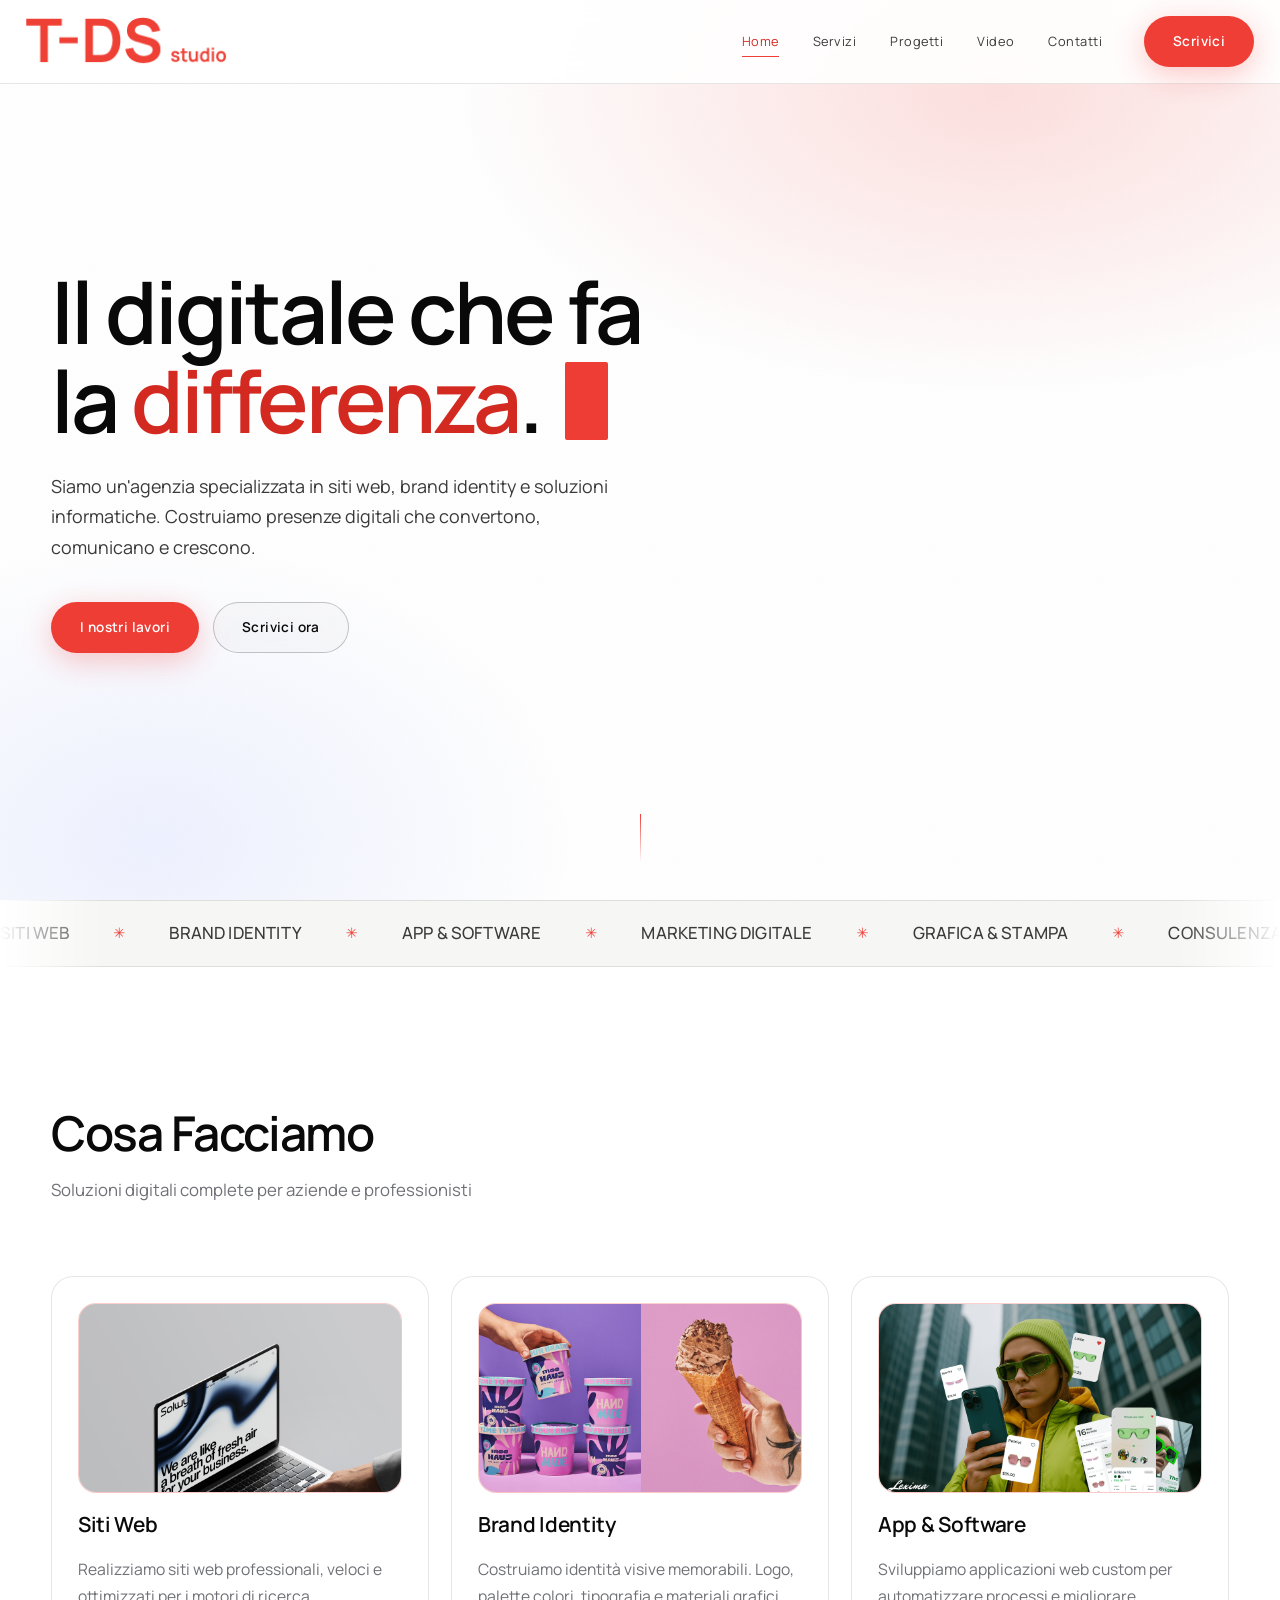
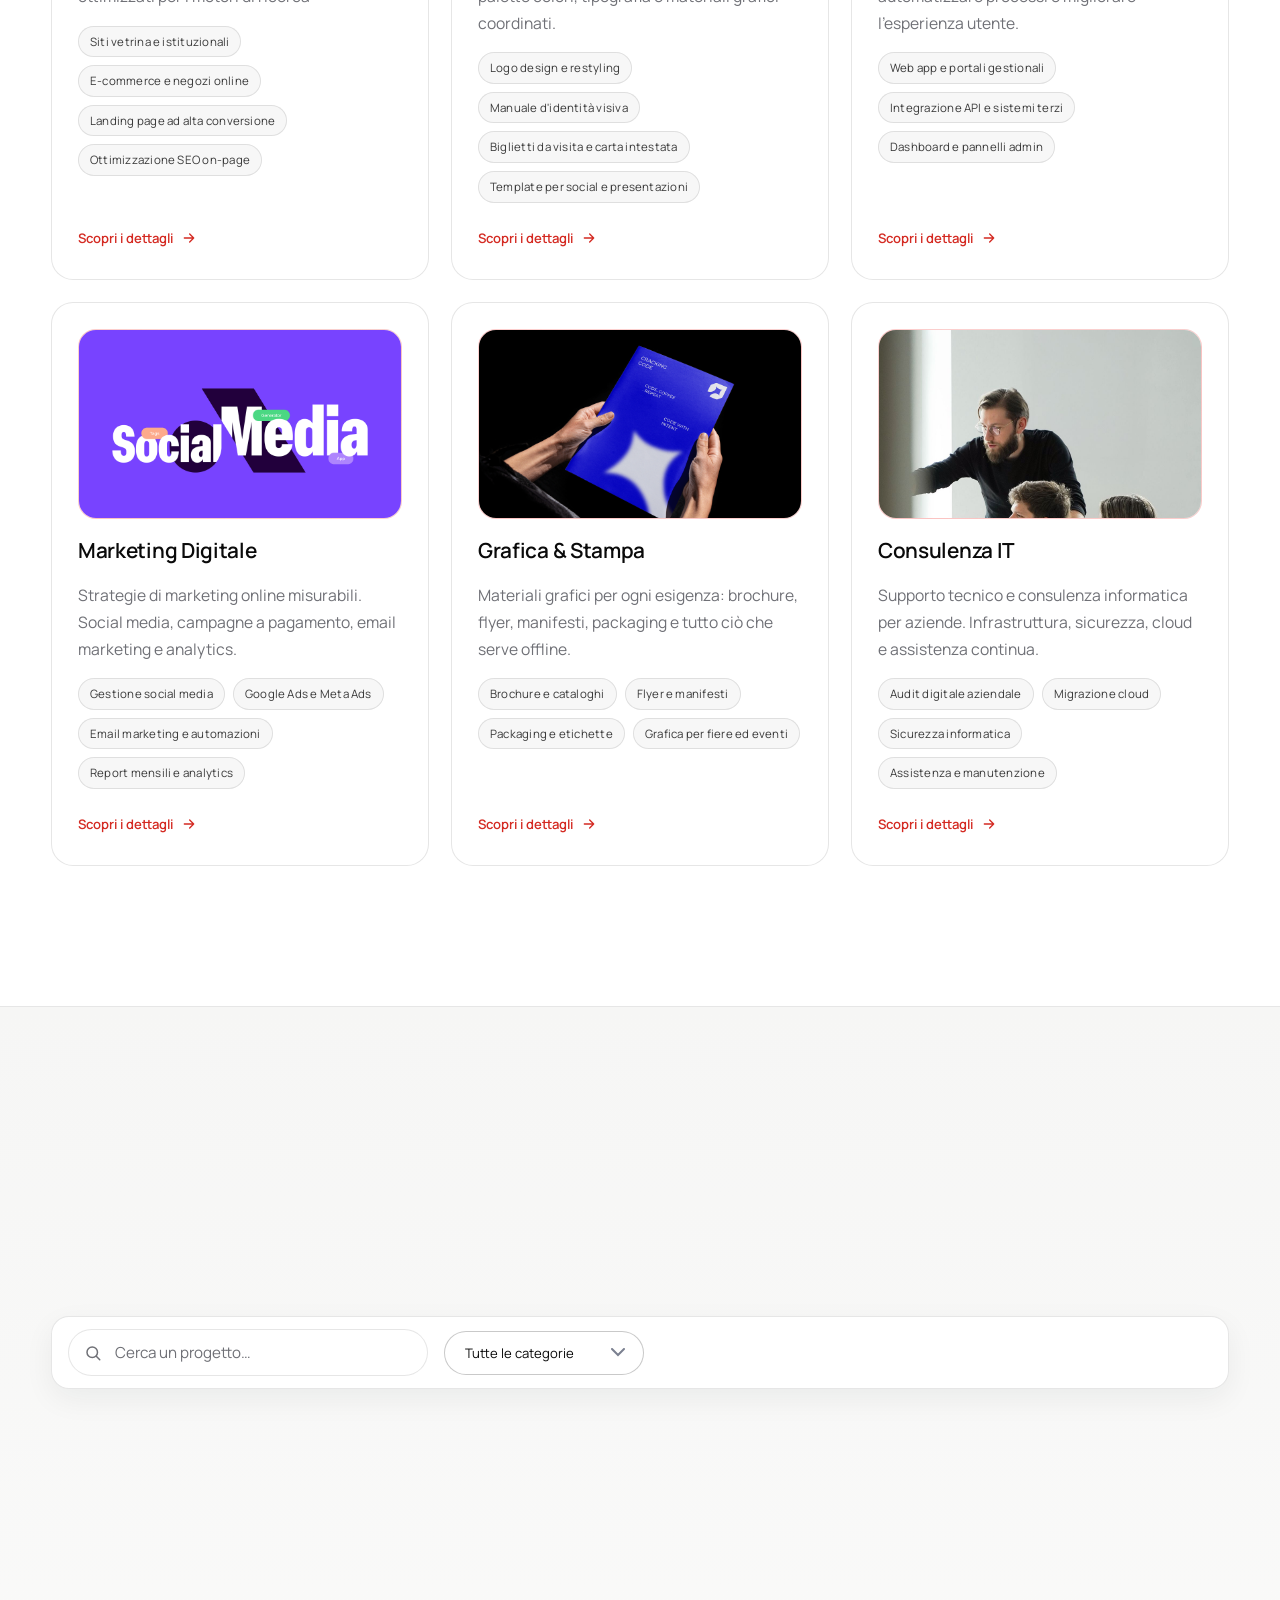
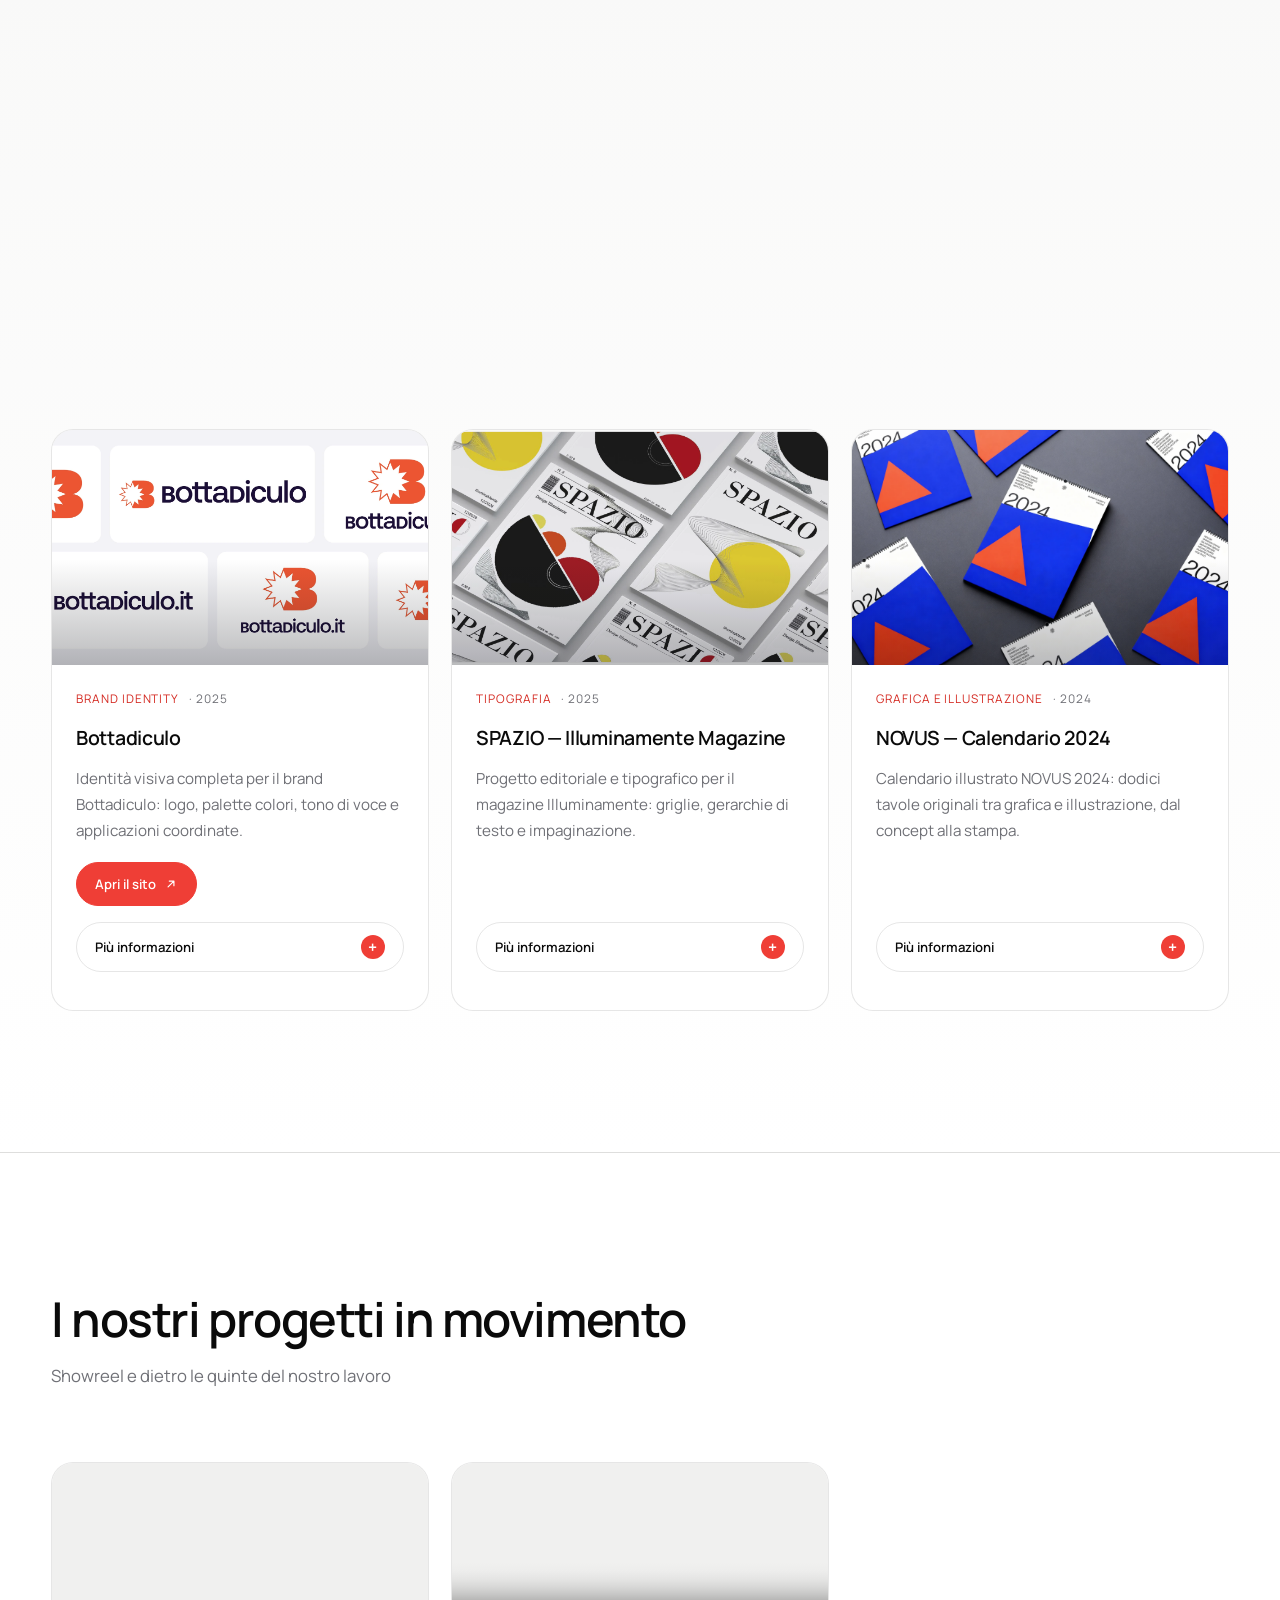
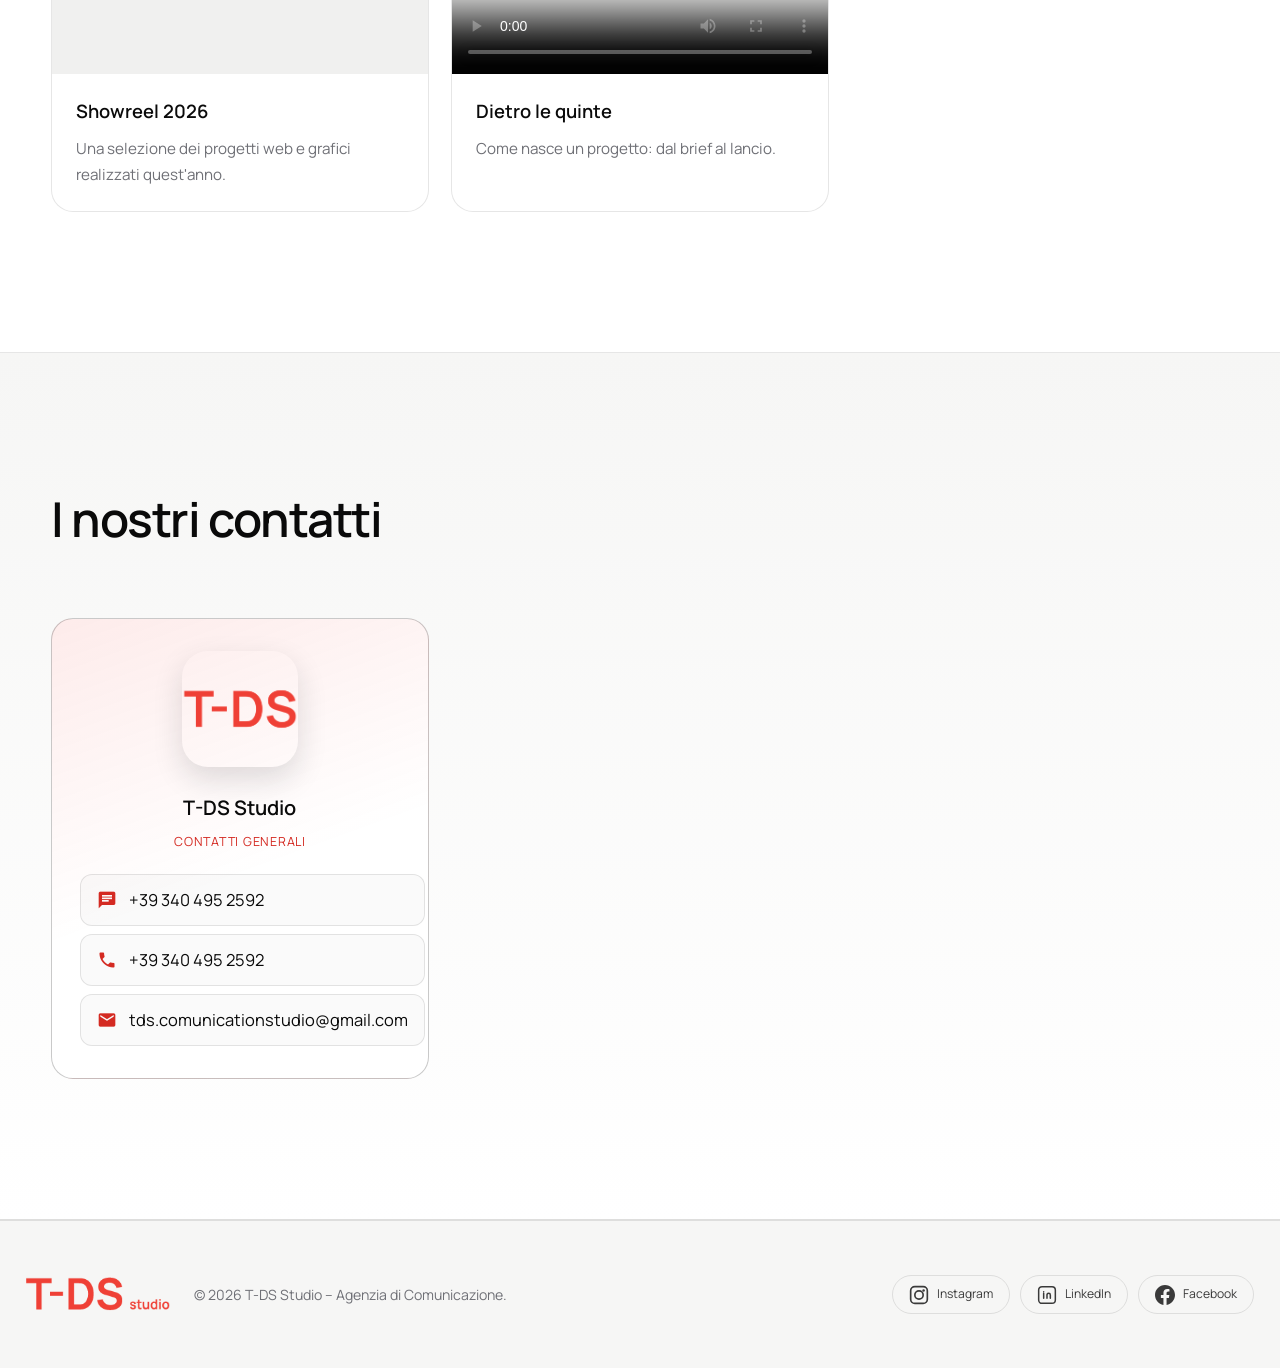
==== index.html @ 879cabbe "first commit" ====
<!doctype html>
<html lang="it">
  <head>
    <link rel="icon" type="image/png" href="img/Logo.png" />
    <meta charset="UTF-8" />
    <meta name="viewport" content="width=device-width, initial-scale=1.0" />
    <meta
      name="description"
      content="T-DS Studio di comunicazione per il tuo business. Siti web, brand identity, app e marketing digitale."
    />
    <meta name="robots" content="index, follow" />
    <meta name="theme-color" content="#ffffff" />
    <title>T‑DS Studio– Agenzia di Comunicazione</title>

    <link rel="preconnect" href="https://fonts.googleapis.com" />
    <link rel="preconnect" href="https://fonts.gstatic.com" crossorigin />
    <link
      href="https://fonts.googleapis.com/css2?family=Manrope:wght@300;400;500;600;700;800&display=swap"
      rel="stylesheet"
    />
    <link
      href="https://fonts.googleapis.com/icon?family=Material+Icons"
      rel="stylesheet"
    />
    <link rel="stylesheet" href="css/style.css?v=5" />
  </head>
  <body>
    <!-- ========== NAVBAR ========== -->
    <nav id="navbar" role="navigation" aria-label="Navigazione principale">
      <div class="container nav-inner">
        <a href="#home" class="nav-logo" aria-label="T‑DS Agency - Home">
          <img src="img/Logo.png" alt="T‑DS Agency" class="nav-logo-img" />
        </a>

        <ul class="nav-links">
          <li><a href="#home">Home</a></li>
          <li><a href="#servizi">Servizi</a></li>
          <li><a href="#progetti">Progetti</a></li>
          <li><a href="#video">Video</a></li>
          <li><a href="#contatti">Contatti</a></li>
        </ul>

        <a href="#contatti-form" class="btn btn-primary nav-cta">Scrivici</a>

        <button class="hamburger" aria-label="Apri menu" aria-expanded="false">
          <span></span><span></span><span></span>
        </button>
      </div>
    </nav>

    <!-- Mobile Nav -->
    <div
      class="nav-mobile"
      role="dialog"
      aria-modal="true"
      aria-label="Menu mobile"
    >
      <ul>
        <li><a href="#home">Home</a></li>
        <li><a href="#servizi">Servizi</a></li>
        <li><a href="#progetti">Progetti</a></li>
        <li><a href="#video">Video</a></li>
        <li><a href="#team">Team</a></li>
        <li><a href="#contatti-form" class="mobile-cta">Scrivici ora</a></li>
      </ul>
    </div>

    <!-- ========== HERO ========== -->
    <section id="home" class="hero-ready">
      <div class="hero-media" id="hero-media" aria-hidden="true"></div>
      <div class="hero-veil" aria-hidden="true"></div>
      <div class="container hero-content">
        <div class="hero-brand" aria-hidden="true">
          <img src="img/logo.png" alt="" />
        </div>
        <div class="hero-text">
          <h1 class="hero-title">
            Il digitale che fa la <span class="accent">differenza</span>.
          </h1>
          <p class="hero-sub">
            Siamo un'agenzia specializzata in siti web, brand identity e
            soluzioni informatiche. Costruiamo presenze digitali che convertono,
            comunicano e crescono.
          </p>
          <div class="hero-actions">
            <a href="#progetti" class="btn btn-primary">I nostri lavori</a>
            <a href="#contatti-form" class="btn btn-outline">Scrivici ora</a>
          </div>
        </div>
      </div>
      <a href="#servizi" class="hero-scroll" aria-label="Scorri in basso">
        <span class="hero-scroll-line"></span>
      </a>
    </section>

    <!-- ========== MARQUEE ========== -->
    <div class="marquee" aria-hidden="true">
      <div class="marquee-track" id="marquee-track"></div>
    </div>

    <!-- ========== SERVIZI ========== -->
    <section id="servizi" class="section">
      <div class="container">
        <div class="section-header reveal">
          <h2 id="servizi-titolo">Cosa Facciamo</h2>
          <p class="section-sub" id="servizi-sottotitolo"></p>
        </div>
        <div class="servizi-grid" id="servizi-grid"></div>
      </div>
    </section>

    <!-- ========== PROGETTI ========== -->
    <section id="progetti" class="section section-alt">
      <div class="container">
        <div class="section-header reveal">
          <h2 id="progetti-titolo">I Nostri Lavori</h2>
          <p class="section-sub" id="progetti-sottotitolo"></p>
        </div>

        <div class="filter-bar reveal" id="progetti-filter-bar">
          <div class="search-wrapper">
            <span class="search-icon" aria-hidden="true">
              <svg
                width="18"
                height="18"
                viewBox="0 0 24 24"
                fill="none"
                xmlns="http://www.w3.org/2000/svg"
              >
                <circle
                  cx="11"
                  cy="11"
                  r="7"
                  stroke="currentColor"
                  stroke-width="2"
                />
                <path
                  d="M21 21l-4.3-4.3"
                  stroke="currentColor"
                  stroke-width="2"
                  stroke-linecap="round"
                />
              </svg>
            </span>
            <input
              type="text"
              id="progetti-search"
              placeholder="Cerca un progetto…"
              aria-label="Cerca nei progetti"
            />
          </div>
          <div
            class="category-filter"
            id="progetti-categorie"
            role="group"
            aria-label="Filtra per categoria"
          ></div>
        </div>

        <div class="progetti-grid" id="progetti-grid"></div>
        <p class="filter-empty" id="progetti-empty" style="display: none">
          Nessun progetto trovato per questa ricerca.
        </p>
      </div>
    </section>

    <!-- ========== VIDEO ========== -->
    <section id="video" class="section">
      <div class="container">
        <div class="section-header reveal">
          <h2 id="video-titolo">I nostri progetti in movimento</h2>
          <p class="section-sub" id="video-sottotitolo"></p>
        </div>
        <div class="video-grid" id="video-grid"></div>
      </div>
    </section>

    <!-- ========== CONTATTI ========== -->
    <section id="contatti" class="section section-alt">
      <div class="container">
        <div class="section-header reveal">
          <h2>I nostri contatti</h2>
          <p class="section-sub" id="team-sottotitolo"></p>
        </div>
        <div class="team-grid" id="team-grid"></div>
      </div>
    </section>

    <!-- ========== FOOTER ========== -->
    <footer class="site-footer">
      <div class="container">
        <div class="footer-inner">
          <a
            href="#home"
            class="nav-logo footer-logo-link"
            aria-label="T‑DS Agency - Home"
          >
            <img src="img/Logo.png" alt="T‑DS Agency" class="nav-logo-img" />
          </a>
          <p class="footer-copy">
            © <span id="current-year"></span> T‑DS Studio – Agenzia di Comunicazione.
          </p>
          <div class="footer-social" id="footer-social"></div>
        </div>
      </div>
    </footer>

    <!-- ── Script frontend ── -->
    <script src="js/data.js?v=5"></script>
    <script src="js/nav.js?v=5"></script>
    <script src="js/animations.js?v=5"></script>
    <script src="js/render.js?v=5"></script>
    <script src="js/progetti-filter.js?v=5"></script>
    <script src="js/phone-input.js?v=5"></script>
    <script src="js/form.js?v=5"></script>
    <script src="js/main.js?v=5"></script>
  </body>
</html>
---- css/style.css ----
/* ============================================================
   T‑DS Agency — style.css v3 "Digital Atelier"
   Dark premium · Space Grotesk / Instrument Sans / JetBrains Mono
   Accento arancio brand · animazioni moderne
   ============================================================ */

:root {
  /* Palette brand T-DS studio: bianco puro + rosso brand + nero */
  --bg: #ffffff;
  --bg-rgb: 255, 255, 255;
  --bg-2: #f6f6f5;
  --panel: #ffffff;
  --panel-2: #f0f0ef;
  --ink: #0a0a0a;
  --ink-rgb: 10, 10, 10;
  --ink-dim: #3a3a3a;
  --muted: #6f7076;

  /* Rosso brand T-DS (dalle card identity) */
  --accent: #ef3e36;
  --accent-rgb: 239, 62, 54;
  --accent-2: #d42a22;
  --accent-bright: #ef3e36;
  --accent-bright-rgb: 239, 62, 54;
  --accent-bright-2: #d42a22;
  --brand-black: #0a0a0a;

  --line: rgba(10, 10, 10, 0.1);
  --line-strong: rgba(10, 10, 10, 0.22);
  --error: #d32f2f;
  --ok: #2e7d32;

  --font-display: "Manrope", system-ui, sans-serif;
  --font-body: "Manrope", system-ui, sans-serif;
  --font-mono: "Manrope", system-ui, sans-serif;

  --radius: 14px;
  --radius-lg: 22px;
  --container: 1180px;
  --ease: cubic-bezier(0.22, 1, 0.36, 1);
  --ease-spring: cubic-bezier(0.34, 1.4, 0.44, 1);
  --touch-target: 44px;
  --navbar-offset: 100px;
}

* {
  margin: 0;
  padding: 0;
  box-sizing: border-box;
}

html {
  scroll-behavior: smooth;
}

section[id] {
  scroll-margin-top: var(--navbar-offset);
}

body {
  background: var(--bg);
  color: var(--ink);
  font-family: var(--font-body);
  font-size: 16.5px;
  line-height: 1.7;
  -webkit-font-smoothing: antialiased;
  overflow-x: hidden;
}

/* Texture di grana leggerissima su tutto il sito */
body::before {
  content: "";
  position: fixed;
  inset: 0;
  z-index: 1;
  pointer-events: none;
  opacity: 0.6;
  background-image: url("data:image/svg+xml,%3Csvg xmlns='http://www.w3.org/2000/svg' width='140' height='140'%3E%3Cfilter id='n'%3E%3CfeTurbulence type='fractalNoise' baseFrequency='0.9' numOctaves='2'/%3E%3CfeColorMatrix values='0 0 0 0 0 0 0 0 0 0 0 0 0 0 0 0 0 0 0.02 0'/%3E%3C/filter%3E%3Crect width='140' height='140' filter='url(%23n)'/%3E%3C/svg%3E");
}

img {
  max-width: 100%;
  display: block;
}
a {
  color: inherit;
  text-decoration: none;
}
ul {
  list-style: none;
}
button {
  font-family: inherit;
}

.container {
  width: min(var(--container), 92%);
  margin-inline: auto;
  position: relative;
  z-index: 2;
}

::selection {
  background: var(--accent);
  color: #ffffff;
}

:focus-visible {
  outline: 2px solid var(--accent);
  outline-offset: 3px;
  border-radius: 4px;
}

/* ── Barra progresso scroll (creata da animations.js) ── */
.scroll-progress {
  position: fixed;
  top: 0;
  left: 0;
  height: 2px;
  width: 100%;
  transform-origin: 0 50%;
  transform: scaleX(0);
  background: linear-gradient(90deg, var(--accent), var(--accent-2));
  z-index: 300;
  pointer-events: none;
}

/* ============================================================
   NAVBAR
   ============================================================ */
#navbar {
  position: fixed;
  top: 0;
  left: 0;
  right: 0;
  z-index: 200;
  padding: 16px 0;
  background: rgba(255, 255, 255, 0.88);
  -webkit-backdrop-filter: blur(16px) saturate(1.3);
  backdrop-filter: blur(16px) saturate(1.3);
  border-bottom: 1px solid var(--line);
  transition:
    padding 0.35s var(--ease),
    background 0.35s var(--ease),
    border-color 0.35s var(--ease);
}
#navbar.scrolled {
  padding: 8px 0;
}
#navbar.scrolled .nav-logo-img {
  height: 40px;
}
#navbar.scrolled {
  background: rgba(var(--bg-rgb), 0.72);
  -webkit-backdrop-filter: blur(18px) saturate(1.4);
  backdrop-filter: blur(18px) saturate(1.4);
  border-bottom-color: var(--line);
}
.nav-inner {
  display: flex;
  align-items: center;
  gap: 28px;
  width: min(1440px, 96%);
}
.nav-logo {
  display: inline-flex;
  align-items: center;
  margin-right: auto;
}
.nav-logo-img {
  height: 50px;
  width: auto;
  border-radius: 0;
  transition:
    transform 0.35s var(--ease-spring),
    height 0.35s var(--ease);
}
.nav-logo:hover .nav-logo-img {
  transform: rotate(-4deg) scale(1.05);
}

.nav-links {
  display: flex;
  gap: 6px;
}
.nav-links a {
  position: relative;
  display: inline-block;
  padding: 8px 14px;
  font-family: var(--font-mono);
  font-size: 0.8rem;
  letter-spacing: 0.04em;
  color: var(--ink-dim);
  border-radius: 999px;
  transition:
    color 0.25s var(--ease),
    background 0.25s var(--ease);
}
.nav-links a:hover {
  color: var(--ink);
  background: rgba(var(--ink-rgb), 0.06);
}
.nav-links a.active {
  color: var(--accent-2);
}
.nav-links a.active::after {
  content: "";
  position: absolute;
  left: 14px;
  right: 14px;
  bottom: 3px;
  height: 1px;
  background: var(--accent);
}

/* Hamburger */
.hamburger {
  display: none;
  flex-direction: column;
  justify-content: center;
  gap: 5px;
  width: var(--touch-target);
  height: var(--touch-target);
  padding: 10px;
  background: rgba(var(--accent-rgb), 0.06);
  border: 1px solid rgba(var(--accent-rgb), 0.4);
  border-radius: 12px;
  cursor: pointer;
}
.hamburger span {
  display: block;
  height: 2px;
  width: 100%;
  background: var(--accent);
  border-radius: 2px;
  transition:
    transform 0.3s var(--ease),
    opacity 0.3s var(--ease);
}
.hamburger.open span:nth-child(1) {
  transform: translateY(7px) rotate(45deg);
}
.hamburger.open span:nth-child(2) {
  opacity: 0;
}
.hamburger.open span:nth-child(3) {
  transform: translateY(-7px) rotate(-45deg);
}

/* Mobile nav */
.nav-mobile {
  position: fixed;
  inset: 0;
  z-index: 150;
  background: rgba(var(--bg-rgb), 0.9);
  -webkit-backdrop-filter: blur(24px);
  backdrop-filter: blur(24px);
  display: grid;
  place-items: center;
  opacity: 0;
  visibility: hidden;
  transition:
    opacity 0.35s var(--ease),
    visibility 0.35s;
}
.nav-mobile.open {
  opacity: 1;
  visibility: visible;
}
.nav-mobile ul {
  display: grid;
  gap: 10px;
  text-align: center;
}
.nav-mobile a {
  display: inline-block;
  padding: 10px 22px;
  font-family: var(--font-display);
  font-size: clamp(1.5rem, 6vw, 2.2rem);
  font-weight: 500;
  letter-spacing: -0.02em;
  color: var(--ink-dim);
  transition:
    color 0.25s,
    transform 0.3s var(--ease);
}
.nav-mobile a:hover {
  color: var(--ink);
  transform: translateX(6px);
}
.nav-mobile a.active {
  color: var(--accent-2);
}
.nav-mobile a.active::before {
  content: "// ";
  font-family: var(--font-mono);
  font-size: 0.6em;
  color: var(--accent);
  vertical-align: middle;
}
.nav-mobile .mobile-cta,
.nav-mobile a.mobile-cta.active {
  margin-top: 18px;
  color: #ffffff;
  background: var(--accent);
  border-radius: 999px;
  font-size: 1.1rem;
  font-family: var(--font-mono);
  padding: 14px 30px;
}

/* ============================================================
   BOTTONI
   ============================================================ */
.btn {
  position: relative;
  display: inline-flex;
  align-items: center;
  justify-content: center;
  gap: 10px;
  min-height: var(--touch-target);
  padding: 13px 28px;
  border-radius: 999px;
  font-family: var(--font-mono);
  font-size: 0.85rem;
  font-weight: 600;
  letter-spacing: 0.03em;
  cursor: pointer;
  border: 1px solid transparent;
  overflow: hidden;
  transition:
    transform 0.25s var(--ease-spring),
    box-shadow 0.3s var(--ease),
    background 0.3s var(--ease),
    color 0.3s var(--ease),
    border-color 0.3s var(--ease);
  will-change: transform;
}
.btn:active {
  transform: scale(0.97);
}
.btn-label {
  position: relative;
  z-index: 1;
}
.phone-dial {
  font-weight: 600;
}

.btn-primary {
  background: var(--accent);
  color: #ffffff;
  box-shadow: 0 8px 30px rgba(var(--accent-rgb), 0.28);
}
.btn-primary::after {
  /* riflesso che scorre al passaggio */
  content: "";
  position: absolute;
  top: 0;
  bottom: 0;
  left: -60%;
  width: 40%;
  background: linear-gradient(
    100deg,
    transparent,
    rgba(255, 255, 255, 0.45),
    transparent
  );
  transform: skewX(-18deg);
  transition: left 0.55s var(--ease);
}
.btn-primary:hover {
  box-shadow: 0 12px 40px rgba(var(--accent-rgb), 0.42);
  background: var(--accent-2);
}
.btn-primary:hover::after {
  left: 120%;
}

.btn-outline {
  background: rgba(var(--ink-rgb), 0.02);
  color: var(--ink);
  border-color: var(--line-strong);
  -webkit-backdrop-filter: blur(6px);
  backdrop-filter: blur(6px);
}
.btn-outline:hover {
  border-color: var(--accent);
  color: var(--accent-2);
  background: rgba(var(--accent-rgb), 0.06);
}

.btn-back {
  display: inline-flex;
  align-items: center;
  gap: 8px;
  font-family: var(--font-mono);
  font-size: 0.8rem;
  color: var(--muted);
  padding: 8px 0;
  transition: color 0.25s;
}
.btn-back:hover {
  color: var(--accent-2);
}
.btn-back::before {
  content: "←";
  transition: transform 0.25s var(--ease);
}
.btn-back:hover::before {
  transform: translateX(-4px);
}

/* ============================================================
   HERO
   ============================================================ */
#home {
  position: relative;
  min-height: 100svh;
  display: grid;
  align-items: center;
  overflow: hidden;
  isolation: isolate;
}
.hero-media {
  position: absolute;
  inset: -12% 0;
  z-index: -2;
  background:
    radial-gradient(
      900px 500px at 78% 18%,
      rgba(var(--accent-rgb), 0.16),
      transparent 60%
    ),
    radial-gradient(
      700px 500px at 12% 85%,
      rgba(90, 120, 255, 0.1),
      transparent 60%
    ),
    var(--bg);
  will-change: transform;
}
.hero-veil {
  position: absolute;
  inset: 0;
  z-index: -1;
  opacity: 0;
  background: linear-gradient(
    to bottom,
    rgba(var(--bg-rgb), 0.55) 0%,
    rgba(var(--bg-rgb), 0.35) 40%,
    rgba(var(--bg-rgb), 0.92) 100%
  );
}

/* Hero: testi e sfondo nel loro stato finale, nessuna coreografia */
.hero-title,
.hero-sub {
  color: var(--ink);
}
.hero-sub {
  color: var(--ink-dim);
}
.hero-title .accent {
  color: var(--accent-2);
}
.btn-outline {
  color: var(--ink);
  border-color: var(--line-strong);
  background: rgba(var(--ink-rgb), 0.02);
  -webkit-backdrop-filter: blur(6px);
  backdrop-filter: blur(6px);
}
.btn-outline:hover {
  border-color: var(--accent);
  color: var(--accent-2);
  background: rgba(var(--accent-rgb), 0.06);
}
.hero-scroll-line::after {
  background: var(--ink);
}

.hero-content {
  padding: 140px 0 120px;
  display: grid;
  grid-template-columns: 1fr minmax(200px, 300px);
  gap: clamp(34px, 6vw, 80px);
  align-items: center;
}
.hero-text {
  order: 1;
  max-width: 720px;
}

.hero-brand {
  position: relative;
  order: 2;
}
.hero-brand img {
  width: 100%;
}

.hero-title {
  font-family: var(--font-display);
  font-size: clamp(2.6rem, 7.2vw, 5.4rem);
  font-weight: 600;
  line-height: 1.03;
  letter-spacing: -0.035em;
  text-wrap: balance;
  margin-bottom: 26px;
}
/* Cursore da terminale che lampeggia: la firma della pagina */
.hero-title::after {
  content: "";
  display: inline-block;
  width: 0.5em;
  height: 0.9em;
  margin-left: 0.12em;
  background: var(--accent);
  vertical-align: -0.08em;
  animation: caret-blink 1.1s steps(1) infinite;
  border-radius: 2px;
}
@keyframes caret-blink {
  50% {
    opacity: 0;
  }
}
.hero-title .accent,
.accent {
  color: var(--accent-2);
  position: relative;
  white-space: nowrap;
}

.hero-sub {
  max-width: 560px;
  font-size: clamp(1.02rem, 1.4vw, 1.18rem);
  color: var(--ink-dim);
  margin-bottom: 40px;
}

.hero-actions {
  display: flex;
  flex-wrap: wrap;
  gap: 14px;
}

/* Indicatore di scroll */
.hero-scroll {
  position: absolute;
  left: 50%;
  bottom: 30px;
  transform: translateX(-50%);
  width: var(--touch-target);
  height: 64px;
  display: grid;
  place-items: center;
  z-index: 2;
}
.hero-scroll-line {
  display: block;
  width: 1px;
  height: 48px;
  background: linear-gradient(to bottom, var(--accent), transparent);
  position: relative;
  overflow: hidden;
}
.hero-scroll-line::after {
  content: "";
  position: absolute;
  inset: 0;
  background: var(--ink);
  transform: translateY(-100%);
  animation: scroll-drip 2.1s var(--ease) infinite;
}
@keyframes scroll-drip {
  60% {
    transform: translateY(100%);
  }
  100% {
    transform: translateY(100%);
  }
}

/* ============================================================
   MARQUEE
   ============================================================ */
.marquee {
  border-top: 1px solid var(--line);
  border-bottom: 1px solid var(--line);
  background: var(--bg-2);
  overflow: hidden;
  padding: 18px 0;
  position: relative;
  z-index: 2;
  -webkit-mask-image: linear-gradient(
    90deg,
    transparent,
    #000 8%,
    #000 92%,
    transparent
  );
  mask-image: linear-gradient(
    90deg,
    transparent,
    #000 8%,
    #000 92%,
    transparent
  );
}
.marquee-track {
  display: inline-flex;
  gap: 44px;
  white-space: nowrap;
  animation: marquee 34s linear infinite;
  will-change: transform;
}
.marquee:hover .marquee-track {
  animation-play-state: paused;
}
@keyframes marquee {
  to {
    transform: translateX(-50%);
  }
}
.marquee-item {
  display: inline-flex;
  align-items: center;
  gap: 44px;
  font-family: var(--font-display);
  font-size: 1.05rem;
  font-weight: 500;
  letter-spacing: 0.01em;
  color: var(--ink-dim);
  text-transform: uppercase;
}
.marquee-sep {
  color: var(--accent);
  font-size: 0.85em;
}

/* ============================================================
   SEZIONI
   ============================================================ */
.section {
  padding: clamp(80px, 11vw, 140px) 0;
  position: relative;
}
.section-alt {
  background: linear-gradient(to bottom, var(--bg-2), var(--bg));
  border-top: 1px solid var(--line);
  border-bottom: 1px solid var(--line);
}

.section-header {
  max-width: 680px;
  margin-bottom: clamp(44px, 6vw, 72px);
}
.eyebrow {
  display: inline-block;
  font-family: var(--font-mono);
  font-size: 0.78rem;
  letter-spacing: 0.1em;
  text-transform: uppercase;
  color: var(--accent-2);
  margin-bottom: 16px;
}
.eyebrow::before {
  content: "// ";
  opacity: 0.7;
}
.section-header h2,
.section h2 {
  font-family: var(--font-display);
  font-size: clamp(1.9rem, 4.2vw, 3rem);
  font-weight: 600;
  letter-spacing: -0.03em;
  line-height: 1.1;
  text-wrap: balance;
}
.section-sub {
  margin-top: 16px;
  color: var(--muted);
  font-size: 1.05rem;
  max-width: 560px;
}

/* ── Reveal allo scroll ── */
.reveal {
  opacity: 0;
  transform: translateY(30px);
  filter: blur(5px);
  transition:
    opacity 0.8s var(--ease),
    transform 0.8s var(--ease),
    filter 0.8s var(--ease);
  will-change: opacity, transform;
}
.reveal.visible {
  opacity: 1;
  transform: none;
  filter: none;
}
.reveal-delay-1 {
  transition-delay: 0.12s;
}
.reveal-delay-2 {
  transition-delay: 0.24s;
}
.reveal-delay-3 {
  transition-delay: 0.36s;
}

/* ============================================================
   CARD BASE (spotlight che segue il cursore — via JS)
   ============================================================ */
.servizio-card,
.progetto-card,
.team-card,
.video-card,
.project-card {
  position: relative;
  background: var(--panel);
  border: 1px solid var(--line);
  border-radius: var(--radius-lg);
  overflow: hidden;
  transition:
    transform 0.4s var(--ease),
    border-color 0.4s var(--ease),
    box-shadow 0.4s var(--ease);
}
.servizio-card::before,
.progetto-card::before,
.team-card::before,
.project-card::before {
  content: "";
  position: absolute;
  inset: 0;
  z-index: 0;
  opacity: 0;
  background: radial-gradient(
    420px circle at var(--mx, 50%) var(--my, 50%),
    rgba(var(--accent-rgb), 0.1),
    transparent 65%
  );
  transition: opacity 0.4s var(--ease);
  pointer-events: none;
}
.servizio-card:hover::before,
.progetto-card:hover::before,
.team-card:hover::before,
.project-card:hover::before {
  opacity: 1;
}
.servizio-card:hover,
.progetto-card:hover,
.team-card:hover,
.video-card:hover,
.project-card:hover {
  transform: translateY(-6px);
  border-color: rgba(var(--accent-rgb), 0.4);
  box-shadow:
    0 24px 60px rgba(23, 26, 33, 0.12),
    0 0 0 1px rgba(var(--accent-rgb), 0.06);
}

/* ============================================================
   SERVIZI
   ============================================================ */
.servizi-grid {
  display: grid;
  grid-template-columns: repeat(3, 1fr);
  gap: 22px;
}
.servizio-card {
  display: flex;
  flex-direction: column;
  gap: 14px;
  padding: 26px 26px 30px;
}
/* Barra accento brand in cima a ogni card servizio */
.servizio-card::after {
  content: "";
  position: absolute;
  top: 0;
  left: 0;
  right: 0;
  height: 5px;
  background: var(--card-accent, var(--accent));
  z-index: 2;
  transform: scaleX(0);
  transform-origin: 0 50%;
  transition: transform 0.45s var(--ease);
}
.servizio-card:hover::after {
  transform: scaleX(1);
}
.servizio-card > * {
  position: relative;
  z-index: 1;
}
/* Immagine servizio GRANDE: blocco media a tutta larghezza */
.servizio-icona {
  width: 100%;
  height: 190px;
  display: grid;
  place-items: center;
  border-radius: 18px;
  background: linear-gradient(
    145deg,
    rgba(var(--accent-rgb), 0.12),
    rgba(var(--accent-rgb), 0.03) 60%,
    rgba(var(--ink-rgb), 0.03)
  );
  border: 1px solid rgba(var(--accent-rgb), 0.22);
  color: var(--accent-2);
  overflow: hidden;
  transition:
    transform 0.35s var(--ease-spring),
    background 0.3s;
}
.servizio-icona .material-icons {
  font-size: 64px;
}
.servizio-icona-img {
  width: auto;
  height: 74%;
  max-width: 82%;
  object-fit: contain;
  filter: drop-shadow(0 12px 22px rgba(var(--ink-rgb), 0.18));
  transition: transform 0.4s var(--ease-spring);
}
.servizio-card:hover .servizio-icona {
  transform: translateY(-4px);
  background: linear-gradient(
    145deg,
    rgba(var(--accent-rgb), 0.2),
    rgba(var(--accent-rgb), 0.05) 60%,
    rgba(var(--ink-rgb), 0.04)
  );
}
.servizio-card:hover .servizio-icona-img {
  transform: scale(1.08) rotate(-2deg);
}
.servizio-card h3 {
  font-family: var(--font-display);
  font-size: 1.3rem;
  font-weight: 600;
  letter-spacing: -0.015em;
}
.servizio-card p {
  color: var(--muted);
  font-size: 0.98rem;
}
.servizio-dettagli {
  display: flex;
  flex-wrap: wrap;
  gap: 8px;
  margin-top: 2px;
}
.servizio-dettagli li,
.tag,
.project-tech li,
.tech-tag {
  font-family: var(--font-mono);
  font-size: 0.72rem;
  letter-spacing: 0.02em;
  color: var(--ink-dim);
  padding: 5px 11px;
  border: 1px solid var(--line);
  border-radius: 999px;
  background: rgba(var(--ink-rgb), 0.03);
}
.servizio-cta {
  margin-top: auto;
  display: inline-flex;
  align-items: center;
  gap: 8px;
  font-family: var(--font-mono);
  font-size: 0.82rem;
  font-weight: 600;
  color: var(--accent-2);
  padding-top: 10px;
}
/* Una sola freccia: quella SVG già nel markup (niente ::after "→"). */
.servizio-cta svg {
  transition: transform 0.25s var(--ease);
}
.servizio-card:hover .servizio-cta svg {
  transform: translateX(5px);
}

/* ============================================================
   FILTRI PROGETTI
   ============================================================ */
.filter-bar {
  position: sticky;
  top: 84px;
  z-index: 90;
  display: flex;
  flex-wrap: wrap;
  align-items: center;
  gap: 16px;
  margin-bottom: 36px;
  padding: 12px 16px;
  background: rgba(255, 255, 255, 0.92);
  -webkit-backdrop-filter: blur(14px);
  backdrop-filter: blur(14px);
  border: 1px solid var(--line);
  border-radius: 18px;
  box-shadow: 0 10px 30px rgba(23, 26, 33, 0.06);
}
.search-wrapper {
  position: relative;
  flex: 1 1 260px;
  max-width: 360px;
}
.search-icon {
  position: absolute;
  left: 16px;
  top: 50%;
  transform: translateY(-50%);
  color: var(--muted);
  display: grid;
  place-items: center;
}
.search-wrapper input {
  width: 100%;
  min-height: var(--touch-target);
  padding: 12px 16px 12px 46px;
  background: var(--panel);
  border: 1px solid var(--line);
  border-radius: 999px;
  color: var(--ink);
  font-family: var(--font-body);
  font-size: 0.95rem;
  transition:
    border-color 0.25s,
    box-shadow 0.25s;
}
.search-wrapper input::placeholder {
  color: var(--muted);
}
.search-wrapper input:focus {
  outline: none;
  border-color: rgba(var(--accent-rgb), 0.55);
  box-shadow: 0 0 0 4px rgba(var(--accent-rgb), 0.12);
}

.category-filter {
  display: flex;
  flex-wrap: wrap;
  gap: 8px;
}
.cat-pill {
  min-height: 38px;
  padding: 8px 18px;
  font-family: var(--font-mono);
  font-size: 0.78rem;
  color: var(--ink-dim);
  background: transparent;
  border: 1px solid var(--line-strong);
  border-radius: 999px;
  cursor: pointer;
  transition:
    color 0.25s,
    background 0.25s,
    border-color 0.25s,
    transform 0.2s var(--ease-spring);
}
.cat-pill:hover {
  color: var(--ink);
  border-color: var(--accent);
  transform: translateY(-2px);
}
.cat-pill.active {
  background: var(--accent);
  border-color: var(--accent);
  color: #ffffff;
  font-weight: 700;
}

.category-filter select {
  appearance: none;
  -webkit-appearance: none;
  min-height: var(--touch-target);
  padding: 11px 46px 11px 20px;
  font-family: var(--font-mono);
  font-size: 0.82rem;
  color: var(--ink);
  background-color: var(--panel);
  background-image: url("data:image/svg+xml,%3Csvg xmlns='http://www.w3.org/2000/svg' width='14' height='9' fill='none'%3E%3Cpath d='M1 1l6 6 6-6' stroke='%237b8090' stroke-width='2' stroke-linecap='round'/%3E%3C/svg%3E");
  background-repeat: no-repeat;
  background-position: right 18px center;
  border: 1px solid var(--line-strong);
  border-radius: 999px;
  cursor: pointer;
  transition:
    border-color 0.25s,
    box-shadow 0.25s;
}
.category-filter select:hover {
  border-color: var(--accent);
}
.category-filter select:focus {
  outline: none;
  border-color: rgba(var(--accent-rgb), 0.6);
  box-shadow: 0 0 0 4px rgba(var(--accent-rgb), 0.12);
}

.filter-empty {
  color: var(--muted);
  font-family: var(--font-mono);
  font-size: 0.9rem;
  padding: 30px 0;
}

/* ============================================================
   PROGETTI
   ============================================================ */
.progetti-grid {
  display: grid;
  grid-template-columns: repeat(3, 1fr);
  gap: 22px;
}
.progetto-card.hidden,
.project-card.hidden {
  display: none;
}
.progetto-media {
  position: relative;
  aspect-ratio: 16 / 10;
  overflow: hidden;
  background: var(--panel-2);
}
.progetto-media img {
  width: 100%;
  height: 100%;
  object-fit: cover;
  transition:
    transform 0.7s var(--ease),
    filter 0.5s var(--ease);
  filter: saturate(0.92);
}
.progetto-card:hover .progetto-media img {
  transform: scale(1.06);
  filter: saturate(1.08);
}
.progetto-media::after {
  content: "";
  position: absolute;
  inset: 0;
  background: linear-gradient(to top, rgba(10, 12, 18, 0.28), transparent 45%);
}
.progetto-body {
  position: relative;
  z-index: 1;
  padding: 24px 24px 26px;
  display: flex;
  flex-direction: column;
  gap: 12px;
}
.progetto-body h3 {
  font-family: var(--font-display);
  font-size: 1.22rem;
  font-weight: 600;
  letter-spacing: -0.015em;
}
.progetto-body p {
  color: var(--muted);
  font-size: 0.95rem;
}
.progetto-meta {
  display: flex;
  align-items: center;
  gap: 10px;
  font-family: var(--font-mono);
  font-size: 0.74rem;
  color: var(--accent-2);
  text-transform: uppercase;
  letter-spacing: 0.08em;
}
.progetto-meta .anno {
  color: var(--muted);
}
.progetto-meta .anno::before {
  content: "· ";
}
.progetto-tags {
  display: flex;
  flex-wrap: wrap;
  gap: 8px;
}
.progetto-footer {
  margin-top: 6px;
}
.project-link-btn {
  display: inline-flex;
  align-items: center;
  gap: 8px;
  font-family: var(--font-mono);
  font-size: 0.82rem;
  font-weight: 600;
  color: var(--ink);
  padding: 10px 18px;
  border: 1px solid var(--line-strong);
  border-radius: 999px;
  transition:
    border-color 0.25s,
    color 0.25s,
    background 0.25s;
}
.project-link-btn:hover {
  border-color: var(--accent);
  color: var(--accent-2);
  background: rgba(var(--accent-rgb), 0.07);
}

/* ── Pannello "Più informazioni" delle card progetto ────────
   Stesso linguaggio delle FAQ: pulsante col "+" arancio che
   ruota a "×" quando la card è aperta. */

/* Card ad altezza piena con pulsanti ancorati in basso:
   in ogni riga della griglia i pulsanti ("Apri il sito" e
   "Più informazioni") risultano così alla stessa altezza,
   anche con descrizioni di lunghezza diversa. Dove non c'è
   il pulsante del sito non resta alcuno spazio vuoto. */
.progetto-card,
.project-card {
  display: flex;
  flex-direction: column;
}
.progetto-media,
.project-img-wrap {
  flex-shrink: 0;
}
.progetto-body,
.project-body {
  flex: 1;
}
.progetto-footer-group {
  margin-top: auto; /* spinge il blocco pulsanti in fondo alla card */
  display: flex;
  flex-direction: column;
  gap: 12px;
  padding-top: 6px;
}

.progetto-toggle {
  display: flex;
  align-items: center;
  justify-content: space-between;
  gap: 12px;
  width: 100%;
  margin-top: 4px;
  padding: 12px 18px;
  background: none;
  border: 1px solid var(--line);
  border-radius: 999px;
  color: var(--ink);
  font-family: var(--font-mono);
  font-size: 0.82rem;
  font-weight: 600;
  text-align: left;
  cursor: pointer;
  transition:
    border-color 0.25s,
    background 0.25s;
}
.progetto-toggle:hover,
.progetto-card.open .progetto-toggle,
.project-card.open .progetto-toggle {
  border-color: rgba(var(--accent-rgb), 0.5);
  background: rgba(var(--accent-rgb), 0.06);
}
.progetto-plus {
  display: grid;
  place-items: center;
  width: 24px;
  height: 24px;
  border-radius: 50%;
  background: var(--accent);
  color: #fff;
  font-size: 1rem;
  font-weight: 700;
  line-height: 1;
  flex-shrink: 0;
  transition: transform 0.3s var(--ease);
}
.progetto-card.open .progetto-plus,
.project-card.open .progetto-plus {
  transform: rotate(45deg); /* + diventa × */
}

/* Apertura fluida senza altezze fisse (grid-rows 0fr → 1fr) */
.progetto-extra {
  display: grid;
  grid-template-rows: 0fr;
  transition: grid-template-rows 0.4s var(--ease);
}
.progetto-card.open .progetto-extra,
.project-card.open .progetto-extra {
  grid-template-rows: 1fr;
}
.progetto-extra-inner {
  overflow: hidden;
  display: flex;
  flex-direction: column;
  gap: 14px;
  min-height: 0;
}
.progetto-card.open .progetto-extra-inner,
.project-card.open .progetto-extra-inner {
  padding-top: 16px;
}

/* Elenco dettagli con spunta arancio, come .lista-check */
.progetto-dettagli {
  list-style: none;
  display: flex;
  flex-direction: column;
  gap: 8px;
  margin: 0;
  padding: 0;
}
.progetto-dettagli li {
  position: relative;
  padding-left: 26px;
  color: var(--ink-dim);
  font-size: 0.92rem;
}
.progetto-dettagli li::before {
  content: "✓";
  position: absolute;
  left: 0;
  top: 0;
  display: grid;
  place-items: center;
  width: 18px;
  height: 18px;
  border-radius: 50%;
  background: var(--accent);
  color: #fff;
  font-size: 0.68rem;
  font-weight: 700;
}

.progetto-actions {
  display: flex;
  flex-wrap: wrap;
  gap: 10px;
}
.project-link-btn.primario {
  background: var(--accent);
  border-color: var(--accent);
  color: #fff;
}
.project-link-btn.primario:hover {
  background: var(--accent-2);
  border-color: var(--accent-2);
  color: #fff;
}

/* ============================================================
   VIDEO
   ============================================================ */
.video-grid {
  display: grid;
  grid-template-columns: repeat(3, 1fr);
  gap: 22px;
}
.video-frame {
  position: relative;
  aspect-ratio: 16 / 9;
  overflow: hidden;
  background: var(--panel-2);
}
.video-frame iframe,
.video-frame video {
  position: absolute;
  inset: 0;
  width: 100%;
  height: 100%;
  border: 0;
}
.video-body {
  padding: 22px 24px 24px;
}
.video-body h3 {
  font-family: var(--font-display);
  font-size: 1.15rem;
  font-weight: 600;
}
.video-body p {
  color: var(--muted);
  font-size: 0.95rem;
  margin-top: 8px;
}

/* ============================================================
   TEAM
   ============================================================ */
.team-grid {
  display: grid;
  grid-template-columns: repeat(3, 1fr);
  gap: 22px;
}
.team-card {
  padding: 32px 28px;
  text-align: center;
  display: flex;
  flex-direction: column;
  align-items: center;
  gap: 6px;
  height: 100%;
}
.team-card > * {
  position: relative;
  z-index: 1;
}
.team-card.azienda {
  background:
    linear-gradient(160deg, rgba(var(--accent-rgb), 0.1), transparent 55%),
    var(--panel);
  border-color: rgba(var(--accent-rgb), 0.3);
}
.team-foto {
  width: 116px;
  height: 116px;
  flex-shrink: 0;
  border-radius: 26px;
  overflow: hidden;
  display: grid;
  place-items: center;
  margin-bottom: 4px;
  box-shadow: 0 12px 30px rgba(23, 26, 33, 0.14);
  transition: transform 0.4s var(--ease-spring);
}
.team-foto img {
  width: 100%;
  height: 100%;
  object-fit: cover;
}
.team-card:hover .team-foto {
  transform: scale(1.05) rotate(-1.5deg);
}
.team-card h3 {
  font-family: var(--font-display);
  font-size: 1.25rem;
  font-weight: 600;
}
.team-ruolo {
  font-family: var(--font-mono);
  font-size: 0.78rem;
  letter-spacing: 0.06em;
  text-transform: uppercase;
  color: var(--accent-2);
}
.team-piva {
  display: flex;
  align-items: center;
  justify-content: center;
  gap: 6px;
  font-family: var(--font-mono);
  font-size: 0.72rem;
  color: var(--muted);
  margin-top: 4px;
}
.team-piva-flag {
  font-size: 0.9em;
}
.team-body {
  width: 100%;
  flex: 1;
  display: flex;
  flex-direction: column;
  gap: 6px;
  padding-top: 14px;
}
.team-contatti-list {
  margin-top: auto;
  padding-top: 16px;
}
.team-contatti-list {
  display: grid;
  gap: 8px;
  text-align: left;
}

.team-contatto-riga {
  display: flex;
  align-items: center;
  gap: 12px;
  min-height: 52px;
  padding: 8px 16px;
  border: 1px solid var(--line);
  border-radius: 12px;
  background: rgba(var(--ink-rgb), 0.02);
  transition:
    border-color 0.25s,
    background 0.25s,
    transform 0.25s var(--ease);
}
.team-contatto-riga:hover {
  border-color: rgba(var(--accent-rgb), 0.4);
  background: rgba(var(--accent-rgb), 0.06);
  transform: translateX(4px);
}
.team-contatto-riga .material-icons {
  font-size: 20px;
  color: var(--accent-2);
}
.team-contatto-testo {
  display: grid;
  line-height: 1.35;
}
.team-contatto-testo small {
  font-family: var(--font-mono);
  font-size: 0.68rem;
  text-transform: uppercase;
  letter-spacing: 0.08em;
  color: var(--muted);
}
.team-contatto-testo span {
  font-size: 0.92rem;
  color: var(--ink);
}

/* ============================================================
   FORM CONTATTI
   ============================================================ */
.section-form {
  background:
    radial-gradient(
      800px 400px at 50% 0%,
      rgba(var(--accent-rgb), 0.08),
      transparent 60%
    ),
    var(--bg-2);
  border-top: 1px solid var(--line);
}
.form-contatti {
  max-width: 760px;
  margin-inline: auto;
  background: var(--panel);
  border: 1px solid var(--line);
  border-radius: var(--radius-lg);
  padding: clamp(28px, 4.5vw, 48px);
  display: grid;
  gap: 22px;
  box-shadow: 0 30px 80px rgba(23, 26, 33, 0.1);
}
.form-row {
  display: grid;
  grid-template-columns: 1fr 1fr;
  gap: 22px;
}
.form-field {
  display: grid;
  gap: 8px;
}
.form-field label {
  font-family: var(--font-mono);
  font-size: 0.76rem;
  letter-spacing: 0.06em;
  text-transform: uppercase;
  color: var(--ink-dim);
}
.form-field input,
.form-field select,
.form-field textarea {
  width: 100%;
  min-height: var(--touch-target);
  padding: 13px 16px;
  background: var(--bg);
  border: 1px solid var(--line-strong);
  border-radius: 12px;
  color: var(--ink);
  font-family: var(--font-body);
  font-size: 1rem;
  transition:
    border-color 0.25s,
    box-shadow 0.25s;
}
.form-field textarea {
  resize: vertical;
  min-height: 130px;
}
.form-field input::placeholder,
.form-field textarea::placeholder {
  color: var(--muted);
}
.form-field input:focus,
.form-field select:focus,
.form-field textarea:focus {
  outline: none;
  border-color: rgba(var(--accent-rgb), 0.6);
  box-shadow: 0 0 0 4px rgba(var(--accent-rgb), 0.12);
}
.form-field select {
  appearance: none;
  background-image: url("data:image/svg+xml,%3Csvg xmlns='http://www.w3.org/2000/svg' width='14' height='9' fill='none'%3E%3Cpath d='M1 1l6 6 6-6' stroke='%238b90a0' stroke-width='2' stroke-linecap='round'/%3E%3C/svg%3E");
  background-repeat: no-repeat;
  background-position: right 16px center;
  padding-right: 44px;
  cursor: pointer;
}
.servizio-select-wrap {
  position: relative;
}

.field-error {
  min-height: 1em;
  font-family: var(--font-mono);
  font-size: 0.74rem;
  color: var(--error);
}
.form-field.invalid input,
.form-field.invalid select,
.form-field.invalid textarea {
  border-color: var(--error);
  box-shadow: 0 0 0 4px rgba(211, 47, 47, 0.08);
}
.form-field.invalid .phone-field {
  border-color: var(--error);
}

/* ── Campo telefono con prefisso ── */
.phone-label-row {
  display: flex;
  align-items: baseline;
  justify-content: space-between;
  gap: 12px;
  flex-wrap: wrap;
}
.phone-type-link {
  background: none;
  border: none;
  font-family: var(--font-mono);
  font-size: 0.7rem;
  color: var(--accent-2);
  cursor: pointer;
  padding: 4px 0;
  text-decoration: underline dotted;
  text-underline-offset: 3px;
}
.phone-type-link:hover {
  color: var(--accent);
}
.phone-field {
  position: relative;
  display: flex;
  align-items: stretch;
  background: var(--bg);
  border: 1px solid var(--line-strong);
  border-radius: 12px;
  transition:
    border-color 0.25s,
    box-shadow 0.25s;
}
.phone-field:focus-within {
  border-color: rgba(var(--accent-rgb), 0.6);
  box-shadow: 0 0 0 4px rgba(var(--accent-rgb), 0.12);
}
.phone-field input {
  border: none !important;
  background: transparent !important;
  box-shadow: none !important;
  flex: 1;
  min-width: 0;
}
.phone-country {
  display: inline-flex;
  align-items: center;
  gap: 8px;
  padding: 0 14px;
  background: rgba(var(--ink-rgb), 0.03);
  border: none;
  border-right: 1px solid var(--line);
  border-radius: 12px 0 0 12px;
  color: var(--ink);
  cursor: pointer;
  font-family: var(--font-mono);
  font-size: 0.85rem;
}
.phone-country:hover {
  background: rgba(var(--ink-rgb), 0.06);
}
.phone-flag {
  display: grid;
  place-items: center;
}
.flag-icon {
  width: 20px;
  height: 15px;
  border-radius: 3px;
  object-fit: cover;
}
.phone-caret {
  font-size: 0.7rem;
  color: var(--muted);
}
.phone-field.solo-numero .phone-country {
  display: none;
}
.phone-field.solo-numero input {
  border-radius: 12px;
}

.phone-dropdown {
  position: absolute;
  top: calc(100% + 8px);
  left: 0;
  width: min(340px, 90vw);
  max-height: 320px;
  display: none;
  flex-direction: column;
  background: var(--panel-2);
  border: 1px solid var(--line-strong);
  border-radius: var(--radius);
  box-shadow: 0 30px 70px rgba(23, 26, 33, 0.18);
  overflow: hidden;
  z-index: 50;
}
.phone-dropdown.open {
  display: flex;
  animation: dd-in 0.25s var(--ease);
}
@keyframes dd-in {
  from {
    opacity: 0;
    transform: translateY(-8px);
  }
}
.phone-dropdown-search {
  padding: 10px;
  border-bottom: 1px solid var(--line);
}
.phone-dropdown-search input {
  width: 100%;
  padding: 10px 14px;
  background: var(--bg);
  border: 1px solid var(--line);
  border-radius: 10px;
  color: var(--ink);
  font-size: 0.9rem;
}
.phone-dropdown-search input:focus {
  outline: none;
  border-color: rgba(var(--accent-rgb), 0.5);
}
.phone-dropdown-list {
  overflow-y: auto;
  padding: 6px;
}
.phone-dropdown-list li {
  display: flex;
  align-items: center;
  gap: 10px;
  padding: 10px 12px;
  border-radius: 8px;
  cursor: pointer;
  font-size: 0.92rem;
  color: var(--ink-dim);
}
.phone-dropdown-list li:hover,
.phone-dropdown-list li[aria-selected="true"] {
  background: rgba(var(--accent-rgb), 0.1);
  color: var(--ink);
}
.dd-flag {
  display: grid;
  place-items: center;
}
.dd-dial {
  margin-left: auto;
  font-family: var(--font-mono);
  font-size: 0.78rem;
  color: var(--muted);
}
.phone-dropdown-empty {
  padding: 16px;
  font-size: 0.85rem;
  color: var(--muted);
  text-align: center;
}

/* ── Footer del form ── */
.form-footer {
  display: flex;
  align-items: center;
  justify-content: space-between;
  gap: 20px;
  flex-wrap: wrap;
}
.form-privacy {
  font-size: 0.82rem;
  color: var(--muted);
  max-width: 380px;
}
.btn-submit {
  position: relative;
  min-width: 200px;
}
.btn-spinner {
  display: none;
  width: 18px;
  height: 18px;
  border: 2px solid rgba(255, 255, 255, 0.4);
  border-top-color: #ffffff;
  border-radius: 50%;
  animation: spin 0.7s linear infinite;
}
@keyframes spin {
  to {
    transform: rotate(360deg);
  }
}
.btn-submit.loading .btn-spinner {
  display: inline-block;
}
.btn-submit.loading {
  pointer-events: none;
  opacity: 0.85;
}
.form-esito {
  font-family: var(--font-mono);
  font-size: 0.9rem;
  border-radius: 12px;
  transition: opacity 0.6s var(--ease);
}
.form-esito.nascosto {
  opacity: 0;
}
.form-esito.ok {
  color: var(--ok);
  background: rgba(46, 125, 50, 0.07);
  border: 1px solid rgba(46, 125, 50, 0.3);
  padding: 14px 18px;
}
.form-esito.errore {
  color: var(--error);
  background: rgba(211, 47, 47, 0.06);
  border: 1px solid rgba(211, 47, 47, 0.3);
  padding: 14px 18px;
}

/* ============================================================
   PAGINA SERVIZIO (servizio.html) — stile brand T-DS
   ============================================================ */
.servizio-detail-header {
  position: relative;
  margin: 34px 0 48px;
  padding: clamp(30px, 5vw, 56px);
  display: flex;
  align-items: center;
  gap: clamp(28px, 4.5vw, 56px);
  background: var(--brand-black, #0a0a0a);
  color: #ffffff;
  border: 1px solid rgba(255, 255, 255, 0.09);
  border-radius: clamp(20px, 3vw, 30px);
  overflow: hidden;
  box-shadow: 0 30px 80px rgba(10, 10, 10, 0.25);
}
/* Glow rosso brand + trama sottile, stile card identity */
.servizio-detail-header::before {
  content: "";
  position: absolute;
  inset: 0;
  background:
    radial-gradient(
      560px circle at 10% -10%,
      rgba(var(--accent-rgb), 0.38),
      transparent 62%
    ),
    radial-gradient(
      460px circle at 102% 115%,
      rgba(var(--accent-rgb), 0.24),
      transparent 60%
    ),
    radial-gradient(
      circle at 1px 1px,
      rgba(255, 255, 255, 0.05) 1px,
      transparent 1.5px
    );
  background-size:
    auto,
    auto,
    26px 26px;
  pointer-events: none;
}
/* Hairline sfumata in alto al posto della barra piena */
.servizio-detail-header::after {
  content: "";
  position: absolute;
  top: 0;
  left: 0;
  right: 0;
  height: 3px;
  background: linear-gradient(
    90deg,
    var(--accent),
    rgba(var(--accent-rgb), 0.45) 45%,
    transparent 85%
  );
}
.servizio-detail-header > * {
  position: relative;
  z-index: 1;
}
#servizio-detail.section {
  padding-top: 130px;
}
.servizio-detail-header > div:last-child {
  flex: 1;
}
.servizio-detail-body h3,
.servizio-detail-correlati > h3,
.servizio-detail-altri > h3,
.servizio-detail-lista h3,
.servizio-detail-faq h3 {
  font-family: var(--font-display);
  font-size: clamp(1.4rem, 2.6vw, 1.9rem);
  font-weight: 700;
  letter-spacing: -0.02em;
  margin-bottom: 22px;
}
.servizio-detail-correlati,
.servizio-detail-altri {
  padding: 44px 0;
  border-top: 1px solid var(--line);
}
.servizio-detail-inner {
  max-width: none;
  width: 100%;
}
/* Media servizio: pannello "vetro" con immagine SEMPRE intera
   su sfondo sfocato della stessa immagine (ambient) */
.servizio-detail-icon {
  position: relative;
  flex-shrink: 0;
  width: clamp(240px, 30vw, 360px);
  aspect-ratio: 4 / 3;
  display: grid;
  place-items: center;
  border-radius: 20px;
  overflow: hidden;
  isolation: isolate;
  background: rgba(255, 255, 255, 0.05);
  border: 1px solid rgba(255, 255, 255, 0.16);
  box-shadow:
    0 30px 70px rgba(0, 0, 0, 0.5),
    inset 0 1px 0 rgba(255, 255, 255, 0.14);
  cursor: zoom-in;
  transition:
    transform 0.5s var(--ease),
    box-shadow 0.5s var(--ease);
}
.servizio-detail-icon:hover {
  transform: translateY(-4px);
  box-shadow:
    0 40px 90px rgba(0, 0, 0, 0.55),
    inset 0 1px 0 rgba(255, 255, 255, 0.14);
}
.servizio-detail-icon .material-icons {
  font-size: 92px;
  color: var(--accent);
}
.servizio-detail-icon .sd-icon-bg {
  position: absolute;
  inset: -10%;
  width: 120%;
  height: 120%;
  object-fit: cover;
  filter: blur(28px) saturate(1.2) brightness(0.75);
  opacity: 0.75;
  z-index: 0;
  pointer-events: none;
}
.servizio-detail-icon .servizio-icona-img,
.servizio-detail-icon .sd-icon-main {
  position: relative;
  z-index: 1;
  width: 100%;
  height: 100%;
  object-fit: contain;
  padding: 14px;
  filter: drop-shadow(0 14px 28px rgba(0, 0, 0, 0.45));
}
.servizio-detail-title {
  font-family: var(--font-display);
  font-size: clamp(2.1rem, 5vw, 3.6rem);
  font-weight: 800;
  letter-spacing: -0.03em;
  line-height: 1.05;
  margin-bottom: 16px;
  background: linear-gradient(180deg, #ffffff 55%, rgba(255, 255, 255, 0.68));
  -webkit-background-clip: text;
  background-clip: text;
  color: transparent;
}
/* Badge pill "T-DS studio" nell'header */
.servizio-detail-header .servizio-detail-title::before {
  content: "T-DS studio";
  display: block;
  width: fit-content;
  font-size: 0.74rem;
  font-weight: 800;
  letter-spacing: 0.18em;
  text-transform: uppercase;
  color: #ffffff;
  -webkit-text-fill-color: var(--accent);
  background: rgba(var(--accent-rgb), 0.12);
  border: 1px solid rgba(var(--accent-rgb), 0.45);
  border-radius: 999px;
  padding: 7px 16px;
  margin-bottom: 18px;
}
.servizio-detail-sub {
  color: rgba(255, 255, 255, 0.78);
  font-size: 1.12rem;
  max-width: 620px;
}
@media (max-width: 720px) {
  .servizio-detail-header {
    padding: 26px 22px 30px;
    gap: 24px;
  }
  .servizio-detail-icon {
    width: 100%;
    aspect-ratio: 16 / 10;
  }
}
.servizio-detail-body {
  padding-bottom: 30px;
  display: grid;
  grid-template-columns: 1fr 1fr;
  gap: 44px;
  align-items: start;
}
@media (max-width: 900px) {
  .servizio-detail-body {
    grid-template-columns: 1fr;
  }
  .servizio-detail-header {
    flex-direction: column;
  }
}
.servizio-detail-body p {
  max-width: 720px;
  color: var(--ink-dim);
  margin-bottom: 16px;
}

.servizio-detail-lista {
  padding: 30px 0;
}
.lista-check {
  display: grid;
  gap: 12px;
}
.lista-check li {
  position: relative;
  padding: 16px 18px 16px 52px;
  background: var(--panel);
  border: 1px solid var(--line);
  border-radius: 14px;
  color: var(--ink-dim);
  transition:
    border-color 0.25s,
    transform 0.25s var(--ease);
}
.lista-check li:hover {
  border-color: rgba(var(--accent-rgb), 0.35);
  transform: translateX(4px);
}
.lista-check li::before {
  content: "✓";
  position: absolute;
  left: 18px;
  top: 50%;
  transform: translateY(-50%);
  width: 22px;
  height: 22px;
  display: grid;
  place-items: center;
  font-size: 0.75rem;
  font-weight: 700;
  color: #ffffff;
  background: var(--accent);
  border-radius: 50%;
}

/* FAQ */
.servizio-detail-faq,
.servizio-faq {
  padding: 30px 0;
}
.faq-item {
  border: 1px solid var(--line);
  border-radius: 14px;
  background: var(--panel);
  margin-bottom: 12px;
  overflow: hidden;
  transition: border-color 0.25s;
}
.faq-item.open {
  border-color: rgba(var(--accent-rgb), 0.4);
}
.faq-toggle {
  width: 100%;
  display: flex;
  align-items: center;
  justify-content: space-between;
  gap: 16px;
  padding: 18px 22px;
  background: none;
  border: none;
  color: var(--ink);
  font-family: var(--font-display);
  font-size: 1.02rem;
  font-weight: 500;
  text-align: left;
  cursor: pointer;
  min-height: var(--touch-target);
}
.faq-label {
  flex: 1;
}
.faq-icon,
.faq-arrow {
  color: var(--accent-2);
  transition: transform 0.3s var(--ease);
  flex-shrink: 0;
}
/* "+" moderno nel cerchio arancione, come le card progetto:
   quando la FAQ è aperta ruota di 45° e diventa una "×". */
.faq-plus {
  display: grid;
  place-items: center;
  width: 26px;
  height: 26px;
  border-radius: 50%;
  background: var(--accent);
  color: #fff;
  font-size: 1.05rem;
  font-weight: 700;
  line-height: 1;
  flex-shrink: 0;
  transition: transform 0.3s var(--ease);
}
.faq-item.open .faq-icon,
.faq-item.open .faq-arrow {
  transform: rotate(180deg);
}
.faq-item.open .faq-plus {
  transform: rotate(45deg);
}
.faq-risposta,
.faq-body {
  max-height: 0;
  overflow: hidden;
  transition: max-height 0.4s var(--ease);
}
.faq-item.open .faq-risposta,
.faq-item.open .faq-body {
  max-height: 400px;
}
.faq-risposta p,
.faq-body p {
  padding: 0 22px 20px;
  color: var(--muted);
  font-size: 0.96rem;
}

/* Progetti correlati */
.servizio-correlati-hint {
  color: var(--muted);
  font-size: 0.95rem;
  margin-bottom: 24px;
}
.project-card {
  display: flex;
  flex-direction: column;
}
/* ── Immagine progetto: sempre visibile per intero ─────────
   L'immagine principale usa object-fit: contain (mai tagliata),
   dietro c'è la stessa immagine sfocata come sfondo "ambient"
   in stile moderno. Click/tap = lightbox a schermo intero. */
.project-img-wrap {
  position: relative;
  aspect-ratio: 16 / 10;
  overflow: hidden;
  background: var(--panel-2);
  cursor: zoom-in;
  isolation: isolate;
}
.project-img-bg {
  position: absolute;
  inset: -8%;
  width: 116%;
  height: 116%;
  object-fit: cover;
  filter: blur(26px) saturate(1.15);
  opacity: 0.5;
  z-index: 0;
  pointer-events: none;
  user-select: none;
}
.project-img-wrap .project-img-main {
  position: relative;
  z-index: 1;
  display: block;
  width: 100%;
  height: 100%;
  object-fit: contain;
  padding: 12px;
  transition: transform 0.7s var(--ease);
  filter: drop-shadow(0 8px 22px rgba(10, 12, 18, 0.18));
}
.project-card:hover .project-img-wrap .project-img-main {
  transform: scale(1.04);
}
.project-img-zoom-badge {
  position: absolute;
  right: 12px;
  bottom: 12px;
  z-index: 2;
  display: grid;
  place-items: center;
  width: 36px;
  height: 36px;
  border-radius: 999px;
  background: rgba(255, 255, 255, 0.82);
  backdrop-filter: blur(8px);
  -webkit-backdrop-filter: blur(8px);
  border: 1px solid var(--line);
  color: var(--ink);
  opacity: 0;
  transform: translateY(6px);
  transition:
    opacity 0.3s var(--ease),
    transform 0.3s var(--ease);
  pointer-events: none;
}
.project-card:hover .project-img-zoom-badge,
.project-img-wrap:focus-visible .project-img-zoom-badge {
  opacity: 1;
  transform: translateY(0);
}
/* Su touch il badge resta sempre visibile come invito al tap */
@media (hover: none) {
  .project-img-zoom-badge {
    opacity: 1;
    transform: none;
  }
}

/* ── Lightbox immagine a schermo intero ──────────────────── */
.img-lightbox {
  position: fixed;
  inset: 0;
  z-index: 3000;
  display: flex;
  align-items: center;
  justify-content: center;
  padding: clamp(16px, 4vw, 48px);
  background: rgba(10, 10, 12, 0.86);
  backdrop-filter: blur(14px);
  -webkit-backdrop-filter: blur(14px);
  opacity: 0;
  visibility: hidden;
  transition:
    opacity 0.3s var(--ease),
    visibility 0.3s var(--ease);
}
.img-lightbox.open {
  opacity: 1;
  visibility: visible;
}
.img-lightbox-figure {
  position: relative;
  display: flex;
  flex-direction: column;
  align-items: center;
  gap: 14px;
  max-width: min(1100px, 100%);
  max-height: 100%;
}
.img-lightbox-img {
  display: block;
  max-width: 100%;
  max-height: calc(100dvh - 140px);
  width: auto;
  height: auto;
  object-fit: contain;
  border-radius: var(--radius);
  box-shadow: 0 30px 80px rgba(0, 0, 0, 0.55);
  transform: scale(0.94);
  transition: transform 0.35s var(--ease-spring);
}
.img-lightbox.open .img-lightbox-img {
  transform: scale(1);
}
.img-lightbox-caption {
  color: rgba(255, 255, 255, 0.85);
  font-size: 0.92rem;
  text-align: center;
  max-width: 60ch;
}
.img-lightbox-close {
  position: absolute;
  top: max(16px, env(safe-area-inset-top));
  right: max(16px, env(safe-area-inset-right));
  display: grid;
  place-items: center;
  width: var(--touch-target);
  height: var(--touch-target);
  border-radius: 999px;
  border: 1px solid rgba(255, 255, 255, 0.25);
  background: rgba(255, 255, 255, 0.1);
  color: #fff;
  font-size: 1.3rem;
  line-height: 1;
  cursor: pointer;
  transition:
    background 0.25s,
    transform 0.25s var(--ease);
}
.img-lightbox-close:hover {
  background: rgba(255, 255, 255, 0.22);
  transform: rotate(90deg);
}
body.lightbox-open {
  overflow: hidden;
}

.project-overlay {
  position: absolute;
  inset: 0;
  z-index: 1;
  pointer-events: none;
  background: linear-gradient(to top, rgba(10, 12, 18, 0.14), transparent 40%);
}
.project-body {
  position: relative;
  z-index: 1;
  padding: 22px 24px 26px;
  display: flex;
  flex-direction: column;
  gap: 10px;
  flex: 1;
}
.project-title {
  font-family: var(--font-display);
  font-size: 1.18rem;
  font-weight: 600;
}
.project-desc {
  color: var(--muted);
  font-size: 0.94rem;
}
.project-tag {
  font-family: var(--font-mono);
  font-size: 0.72rem;
  color: var(--accent-2);
  text-transform: uppercase;
  letter-spacing: 0.08em;
}
.project-anno {
  font-family: var(--font-mono);
  font-size: 0.74rem;
  color: var(--muted);
}
.project-tech {
  display: flex;
  flex-wrap: wrap;
  gap: 8px;
}
.project-card-footer {
  margin-top: auto;
  padding-top: 10px;
}

/* Altri servizi + CTA */
.servizio-detail-cta {
  margin: 50px 0 20px;
  padding: clamp(34px, 5vw, 56px);
  border-radius: var(--radius-lg);
  background: var(--accent);
  border: none;
  text-align: center;
  color: #ffffff;
}
.servizio-detail-cta h2 {
  margin-bottom: 12px;
  color: #ffffff;
}
.servizio-detail-cta p {
  color: rgba(255, 255, 255, 0.9);
  max-width: 520px;
  margin: 0 auto 26px;
  font-weight: 600;
  font-size: 1.15rem;
}
.servizio-detail-cta .btn.btn-primary {
  background: var(--brand-black, #0a0a0a);
  color: #ffffff;
  border-color: var(--brand-black, #0a0a0a);
}
.servizio-detail-cta .btn.btn-primary:hover {
  background: #ffffff;
  color: var(--accent-2);
}

/* ============================================================
   FOOTER
   ============================================================ */
.site-footer {
  border-top: 1px solid var(--line);
  background: var(--bg-2);
  padding: 54px 0;
}
.site-footer .container {
  width: min(1440px, 96%);
}
.footer-inner {
  display: flex;
  align-items: center;
  gap: 24px;
  flex-wrap: wrap;
}
.footer-logo-link {
  margin-right: 0;
}
.footer-logo-link .nav-logo-img {
  height: 36px;
}
.footer-copy {
  color: var(--muted);
  font-size: 0.88rem;
  margin-right: auto;
}
.footer-social {
  display: flex;
  align-items: center;
  gap: 10px;
  flex-wrap: wrap;
}
.footer-social-link {
  display: inline-flex;
  align-items: center;
  gap: 8px;
  min-height: 38px;
  padding: 8px 16px;
  border: 1px solid var(--line);
  border-radius: 999px;
  font-family: var(--font-mono);
  font-size: 0.76rem;
  color: var(--ink-dim);
  transition:
    border-color 0.25s,
    color 0.25s,
    transform 0.2s var(--ease-spring);
}
.footer-social-link:hover {
  border-color: var(--accent);
  color: var(--accent-2);
  transform: translateY(-2px);
}
.footer-social-link .material-icons {
  font-size: 16px;
}
.footer-social-label {
  white-space: nowrap;
}

/* ============================================================
   RESPONSIVE
   ============================================================ */
@media (max-width: 920px) {
  .nav-links {
    display: none;
  }
  .nav-cta {
    display: none;
  }
  .hamburger {
    display: flex;
  }
  #navbar {
    padding: 10px 0;
  }
  #navbar.scrolled {
    padding: 8px 0;
  }
  .nav-inner {
    align-items: center;
    min-height: 56px;
  }
  .nav-logo {
    display: inline-flex;
    align-items: center;
  }
  .nav-logo-img {
    height: 42px;
  }
  #navbar.scrolled .nav-logo-img {
    height: 36px;
  }
}

@media (max-width: 1024px) {
  .servizi-grid,
  .progetti-grid,
  .video-grid,
  .team-grid {
    grid-template-columns: repeat(2, 1fr);
  }
}

@media (max-width: 680px) {
  .servizi-grid,
  .progetti-grid,
  .video-grid,
  .team-grid {
    grid-template-columns: 1fr;
  }
}

@media (max-width: 720px) {
  body {
    font-size: 16px;
  }
  .form-row {
    grid-template-columns: 1fr;
  }
  .form-footer {
    flex-direction: column;
    align-items: stretch;
    text-align: center;
  }
  .btn-submit {
    width: 100%;
  }
  .footer-inner {
    flex-direction: column;
    text-align: center;
  }
  .footer-copy {
    margin-right: 0;
  }
  .hero-content {
    padding: 120px 0 90px;
    grid-template-columns: 1fr;
    gap: 30px;
  }
  .hero-brand {
    order: 2;
    max-width: 160px;
    margin-inline: auto;
  }
  .cat-pill {
    flex: 0 0 auto;
  }
  .category-filter {
    width: 100%;
    overflow-x: auto;
    flex-wrap: nowrap;
    padding-bottom: 6px;
    -webkit-overflow-scrolling: touch;
  }
  .search-wrapper {
    max-width: none;
  }
  .filter-bar {
    top: 66px;
  }
}

/* ============================================================
   MOVIMENTO RIDOTTO
   ============================================================ */
@media (prefers-reduced-motion: reduce) {
  html {
    scroll-behavior: auto;
  }
  *,
  *::before,
  *::after {
    animation-duration: 0.01ms !important;
    animation-iteration-count: 1 !important;
    transition-duration: 0.01ms !important;
  }
  .hero-in,
  .reveal,
  .hero-brand {
    opacity: 1;
    transform: none;
    filter: none;
    animation-play-state: running !important;
  }
  .hero-brand img {
    animation: none;
  }
  .marquee-track {
    animation: none;
  }
  .hero-title::after {
    animation: none;
  }
}

/* Card servizi home */
.servizio-icona-img {
  width: 100%;
  height: 100%;
  max-width: 100%;
  object-fit: contain;
  filter: drop-shadow(0 12px 22px rgba(var(--ink-rgb), 0.18));
  transition: transform 0.4s var(--ease-spring);
}

/* Card servizi home */
.servizio-icona-img {
  width: 100%;
  height: 100%;
  object-fit: cover;
  object-position: center;
  filter: drop-shadow(0 12px 22px rgba(var(--ink-rgb), 0.18));
  transition: transform 0.4s var(--ease-spring);
}
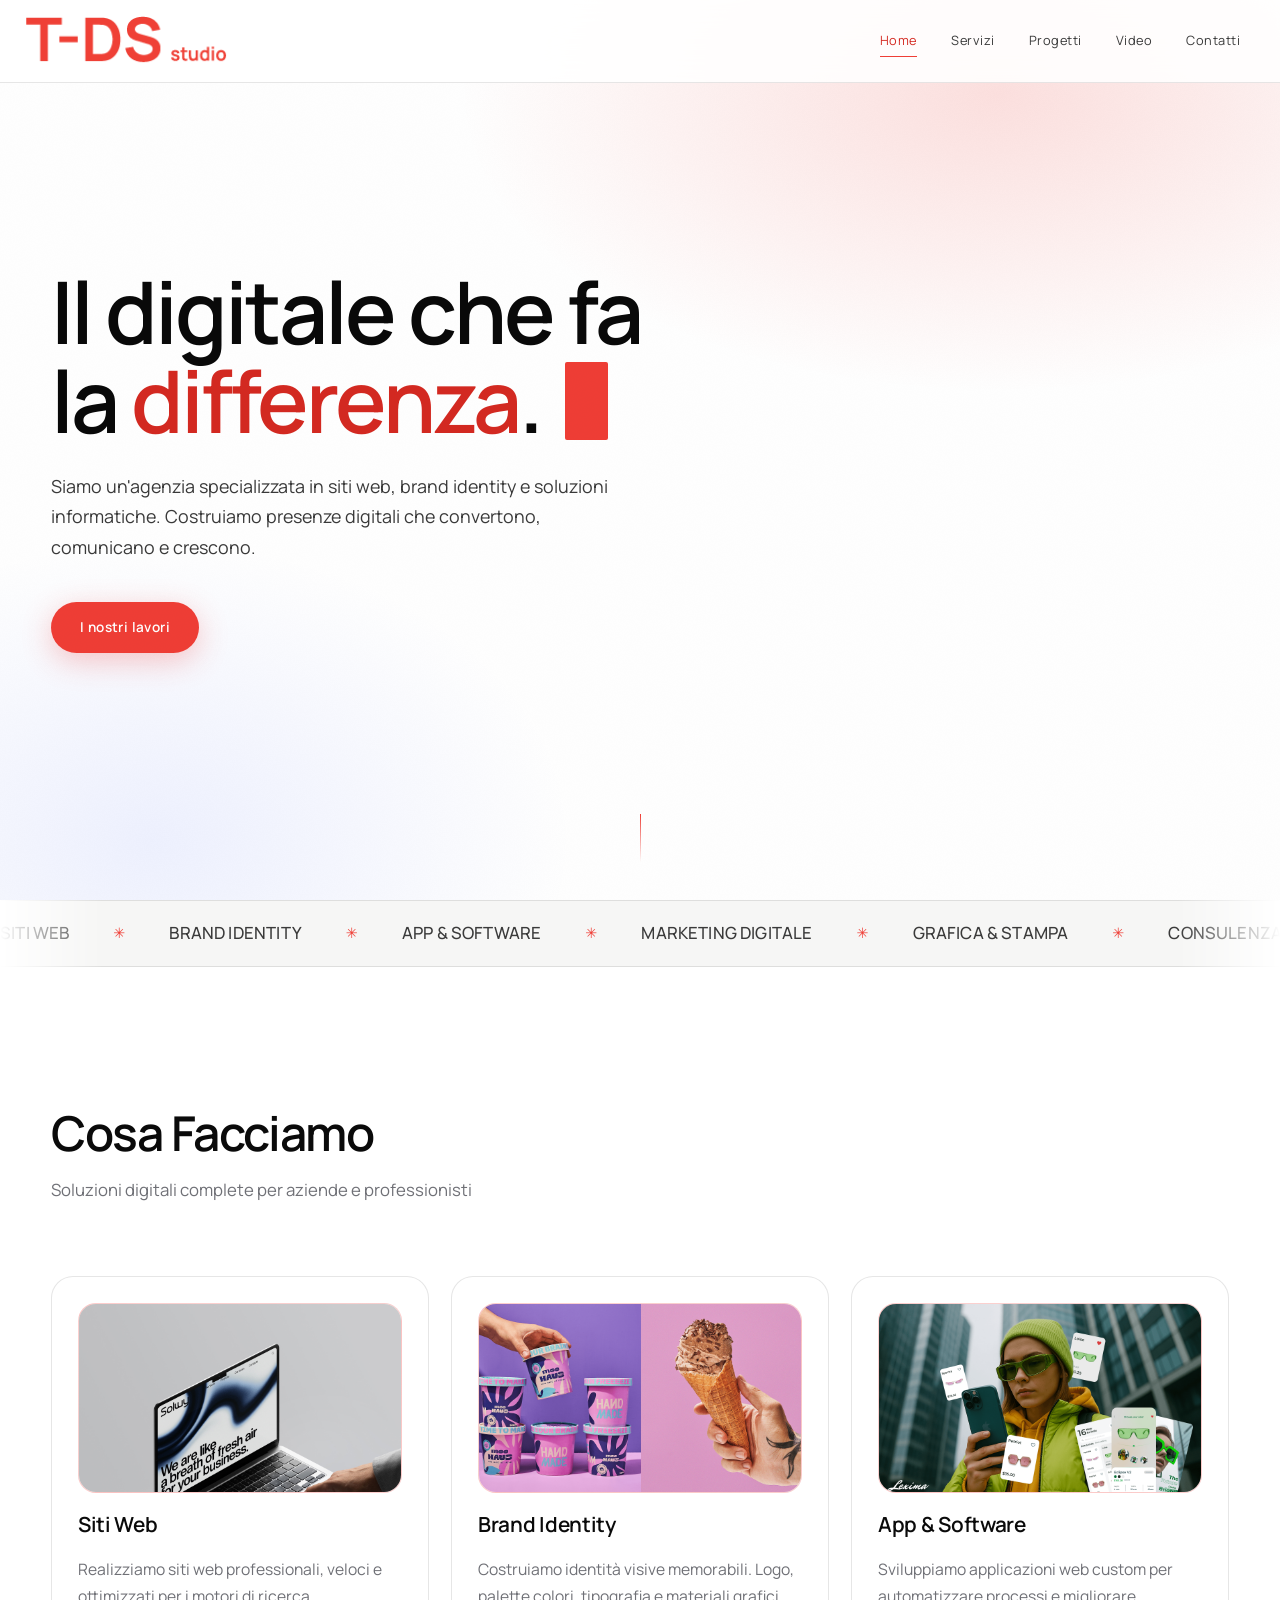
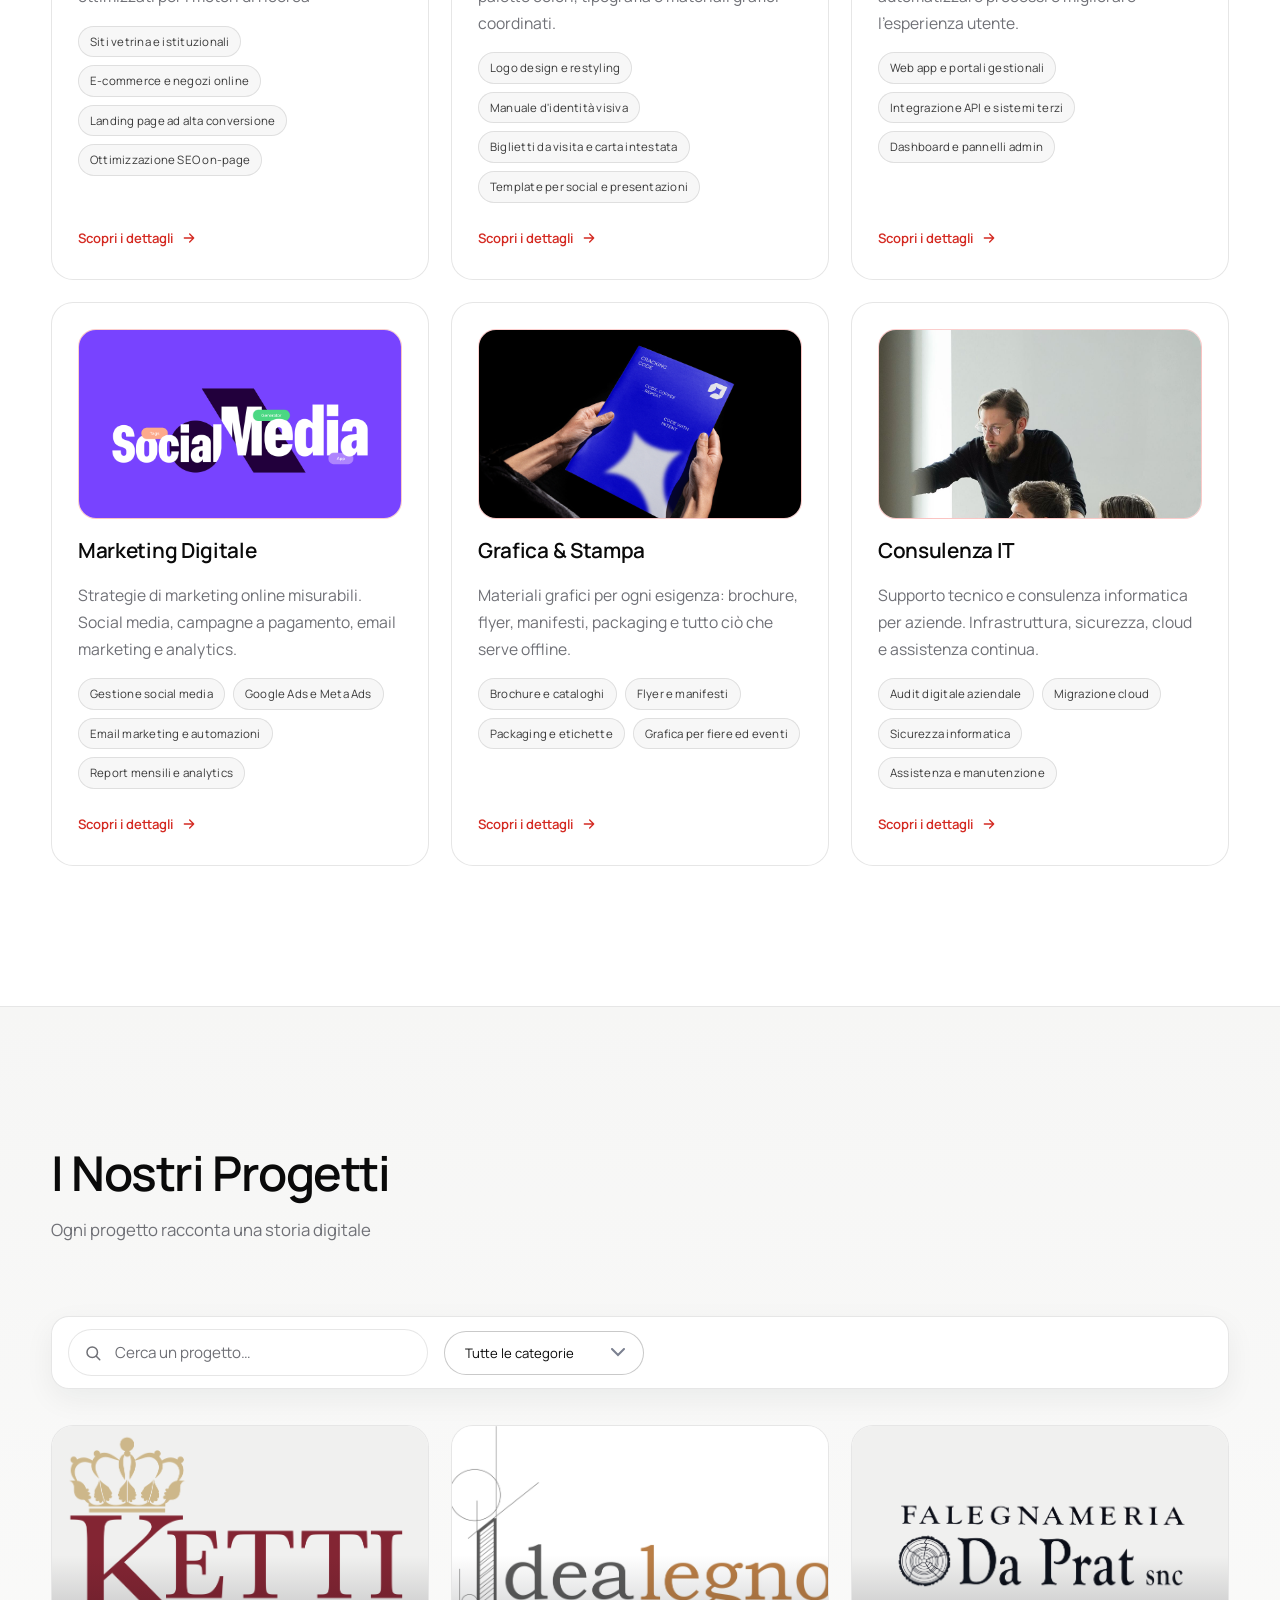
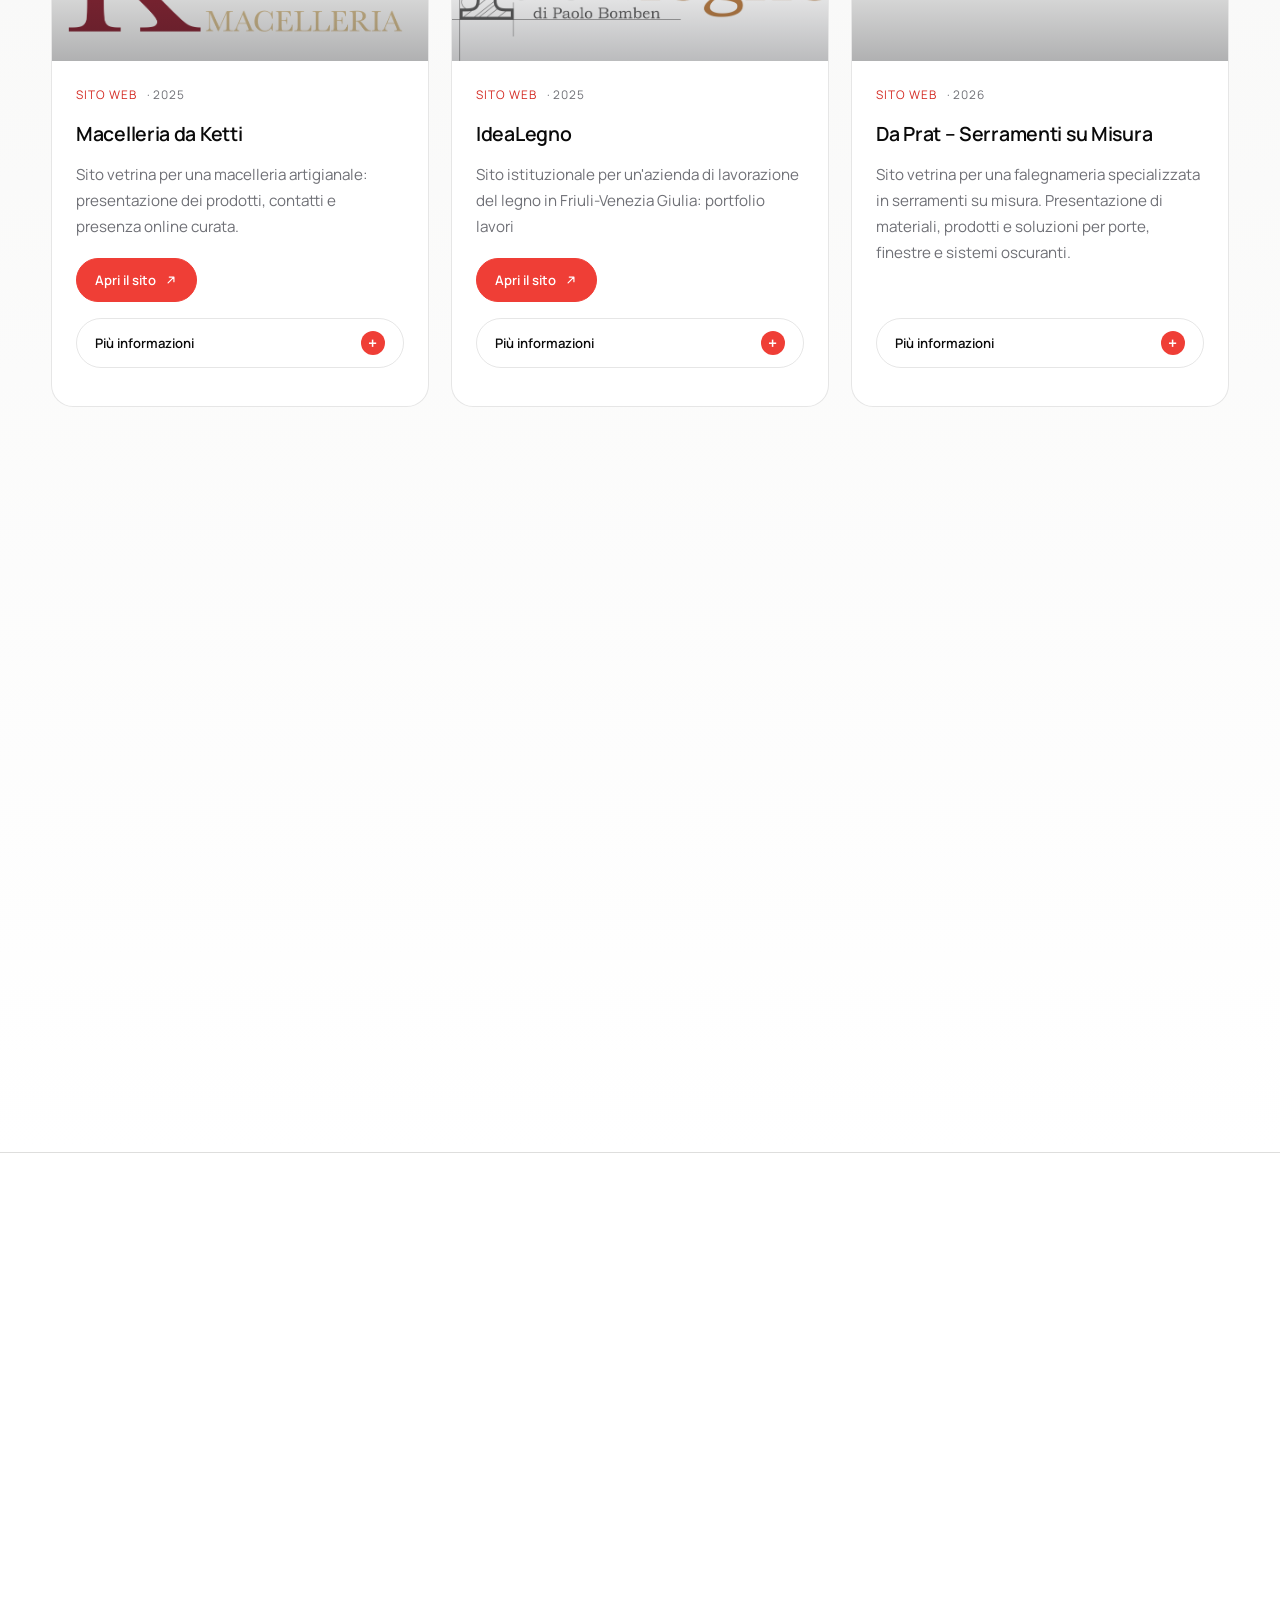
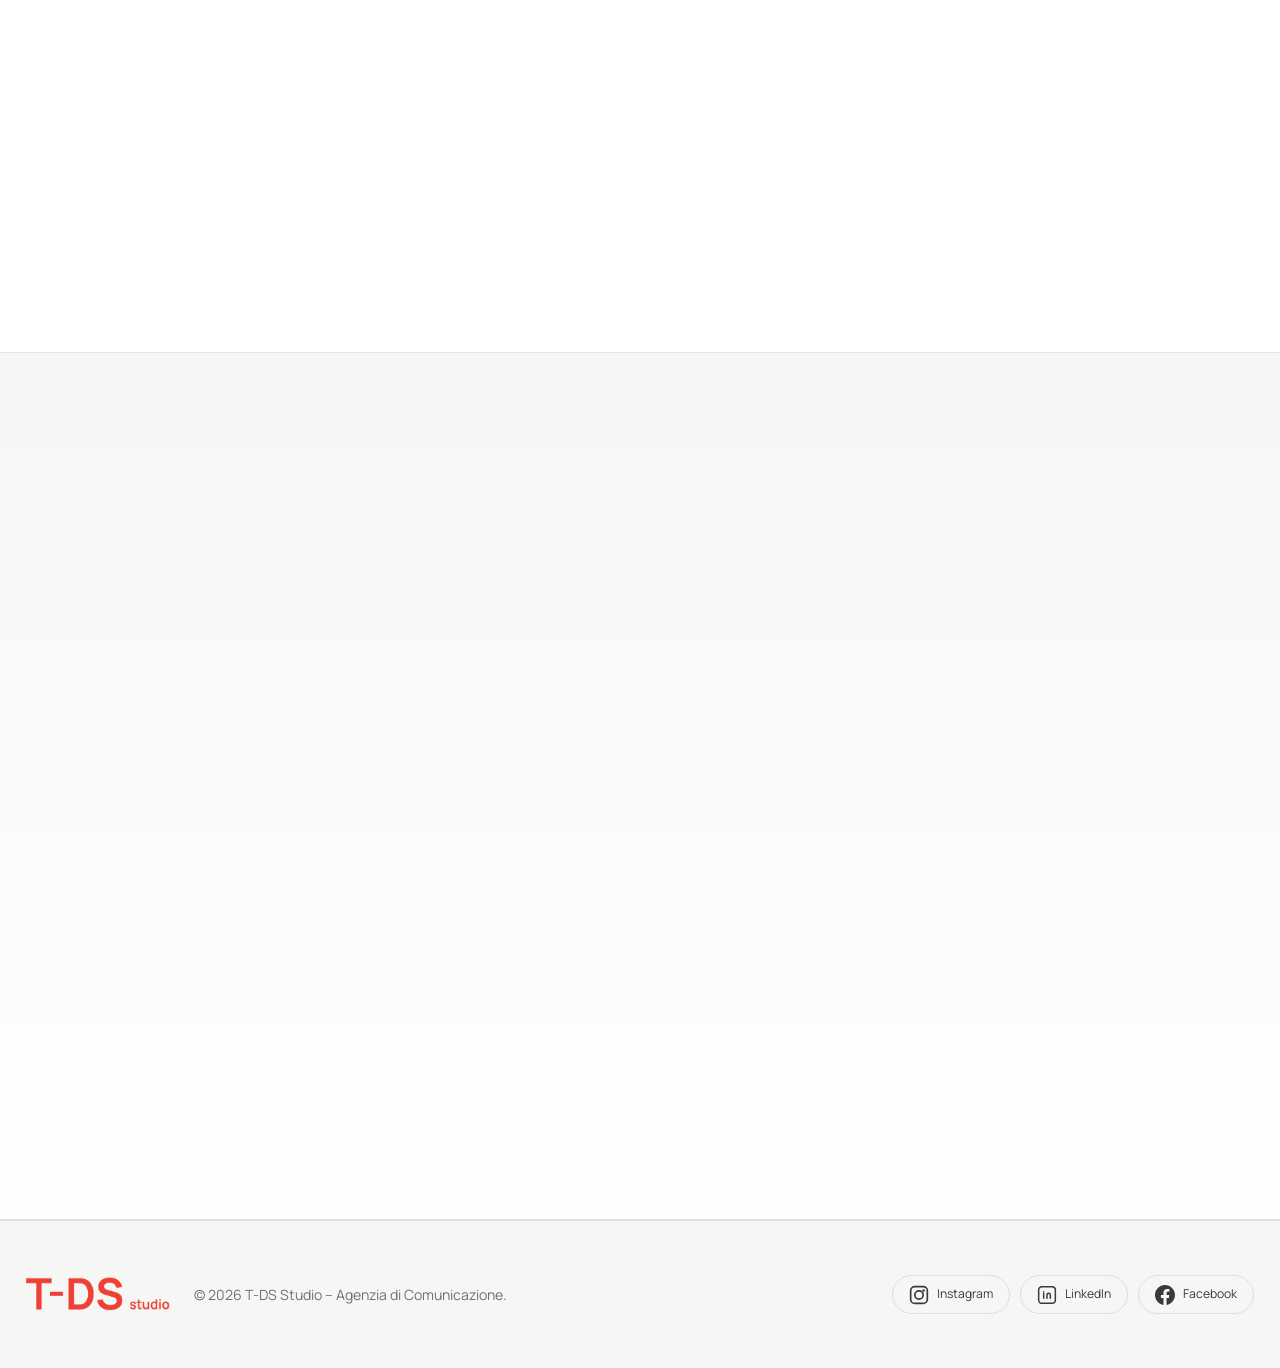
==== commit 0940c002: "Remove "Scrivici ora" button from navbar and hero section in index and servizio pages" ====
--- a/index.html
+++ b/index.html
@@ -40,8 +40,6 @@
           <li><a href="#contatti">Contatti</a></li>
         </ul>
 
-        <a href="#contatti-form" class="btn btn-primary nav-cta">Scrivici</a>
-
         <button class="hamburger" aria-label="Apri menu" aria-expanded="false">
           <span></span><span></span><span></span>
         </button>
@@ -61,7 +59,6 @@
         <li><a href="#progetti">Progetti</a></li>
         <li><a href="#video">Video</a></li>
         <li><a href="#team">Team</a></li>
-        <li><a href="#contatti-form" class="mobile-cta">Scrivici ora</a></li>
       </ul>
     </div>
 
@@ -84,7 +81,6 @@
           </p>
           <div class="hero-actions">
             <a href="#progetti" class="btn btn-primary">I nostri lavori</a>
-            <a href="#contatti-form" class="btn btn-outline">Scrivici ora</a>
           </div>
         </div>
       </div>
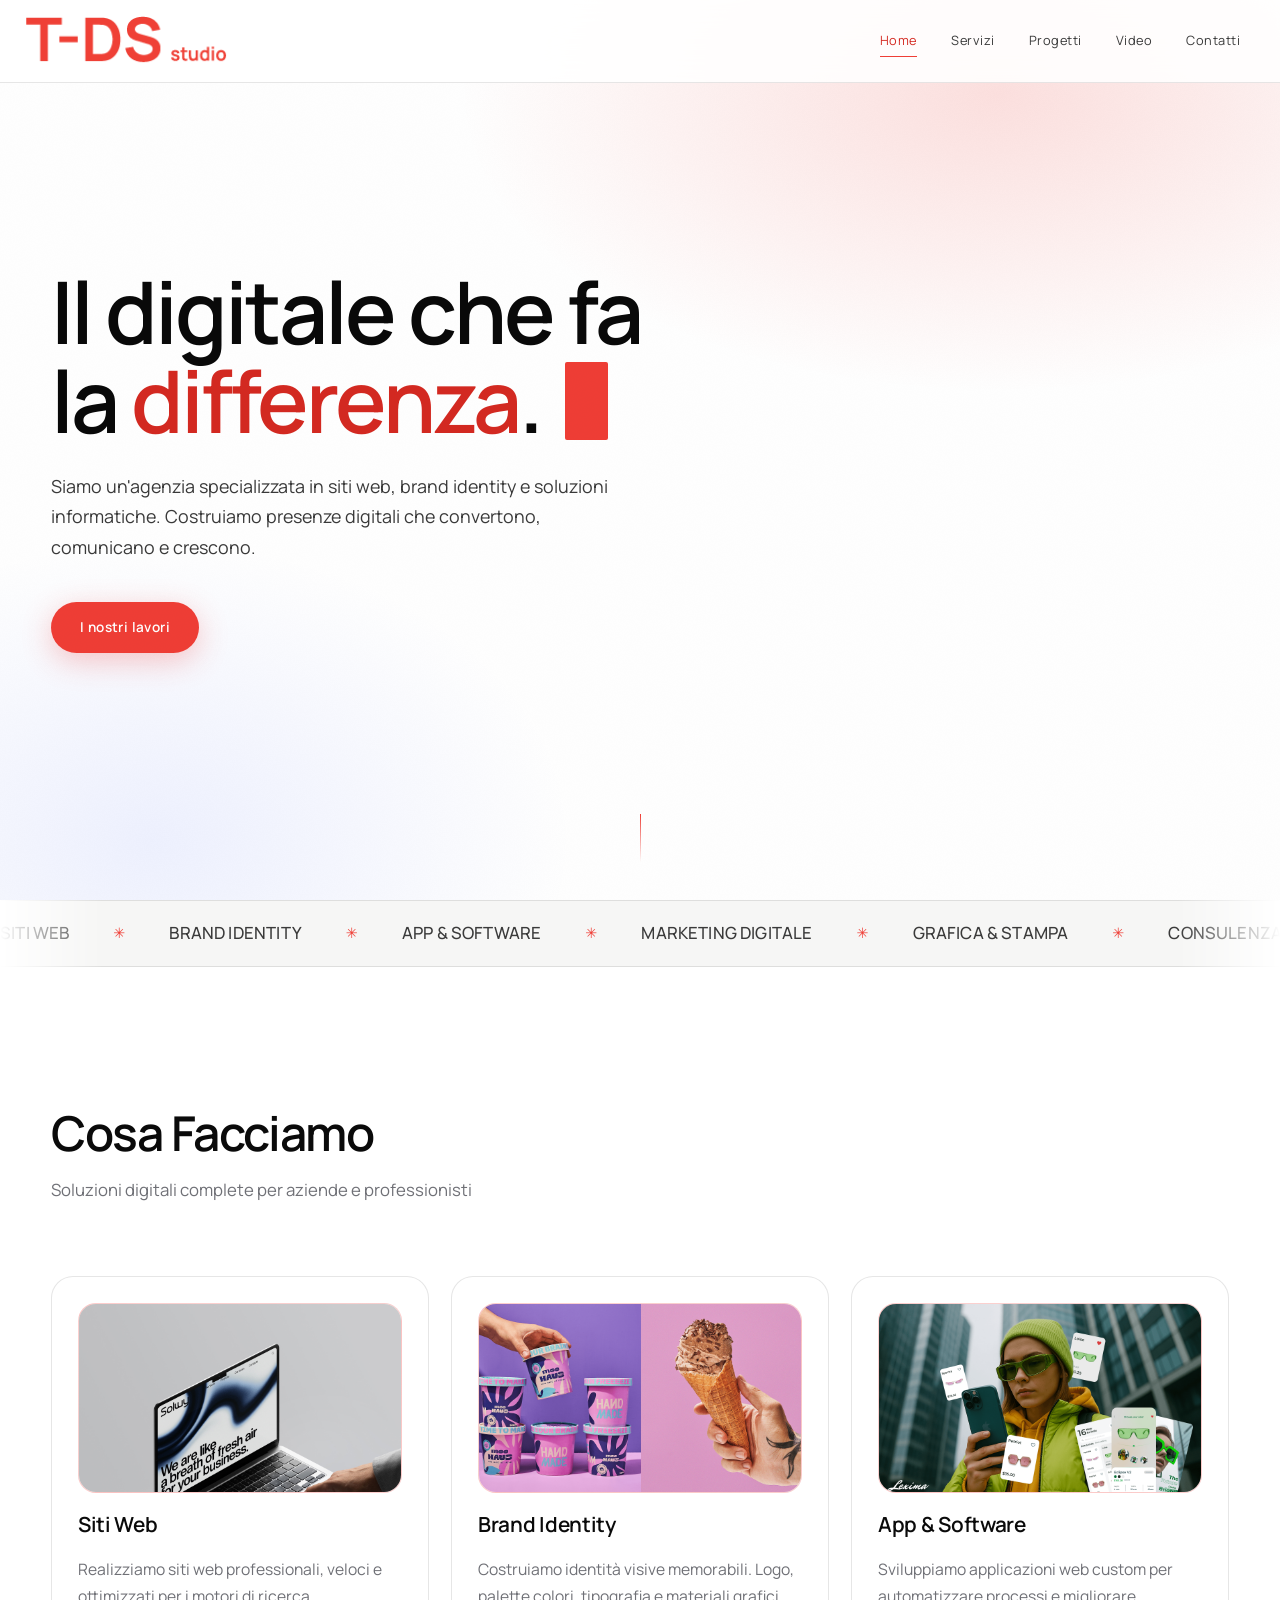
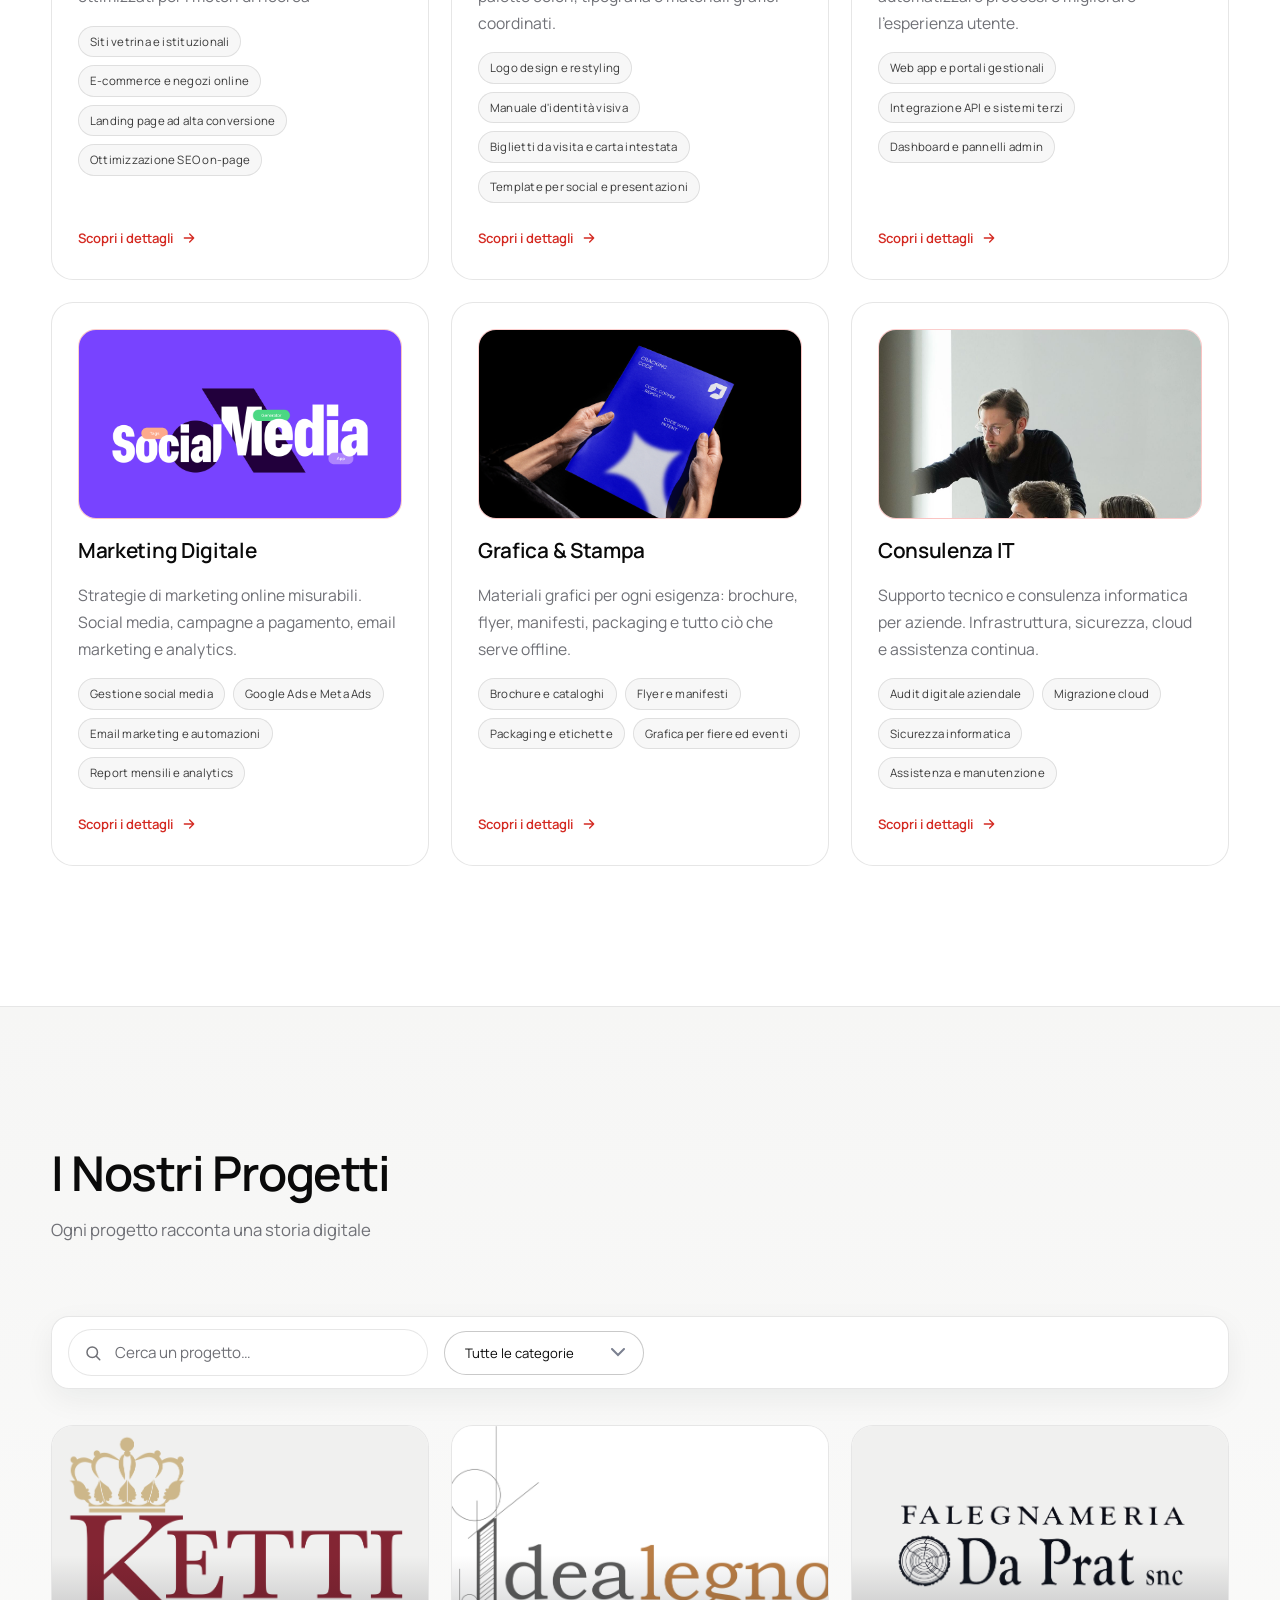
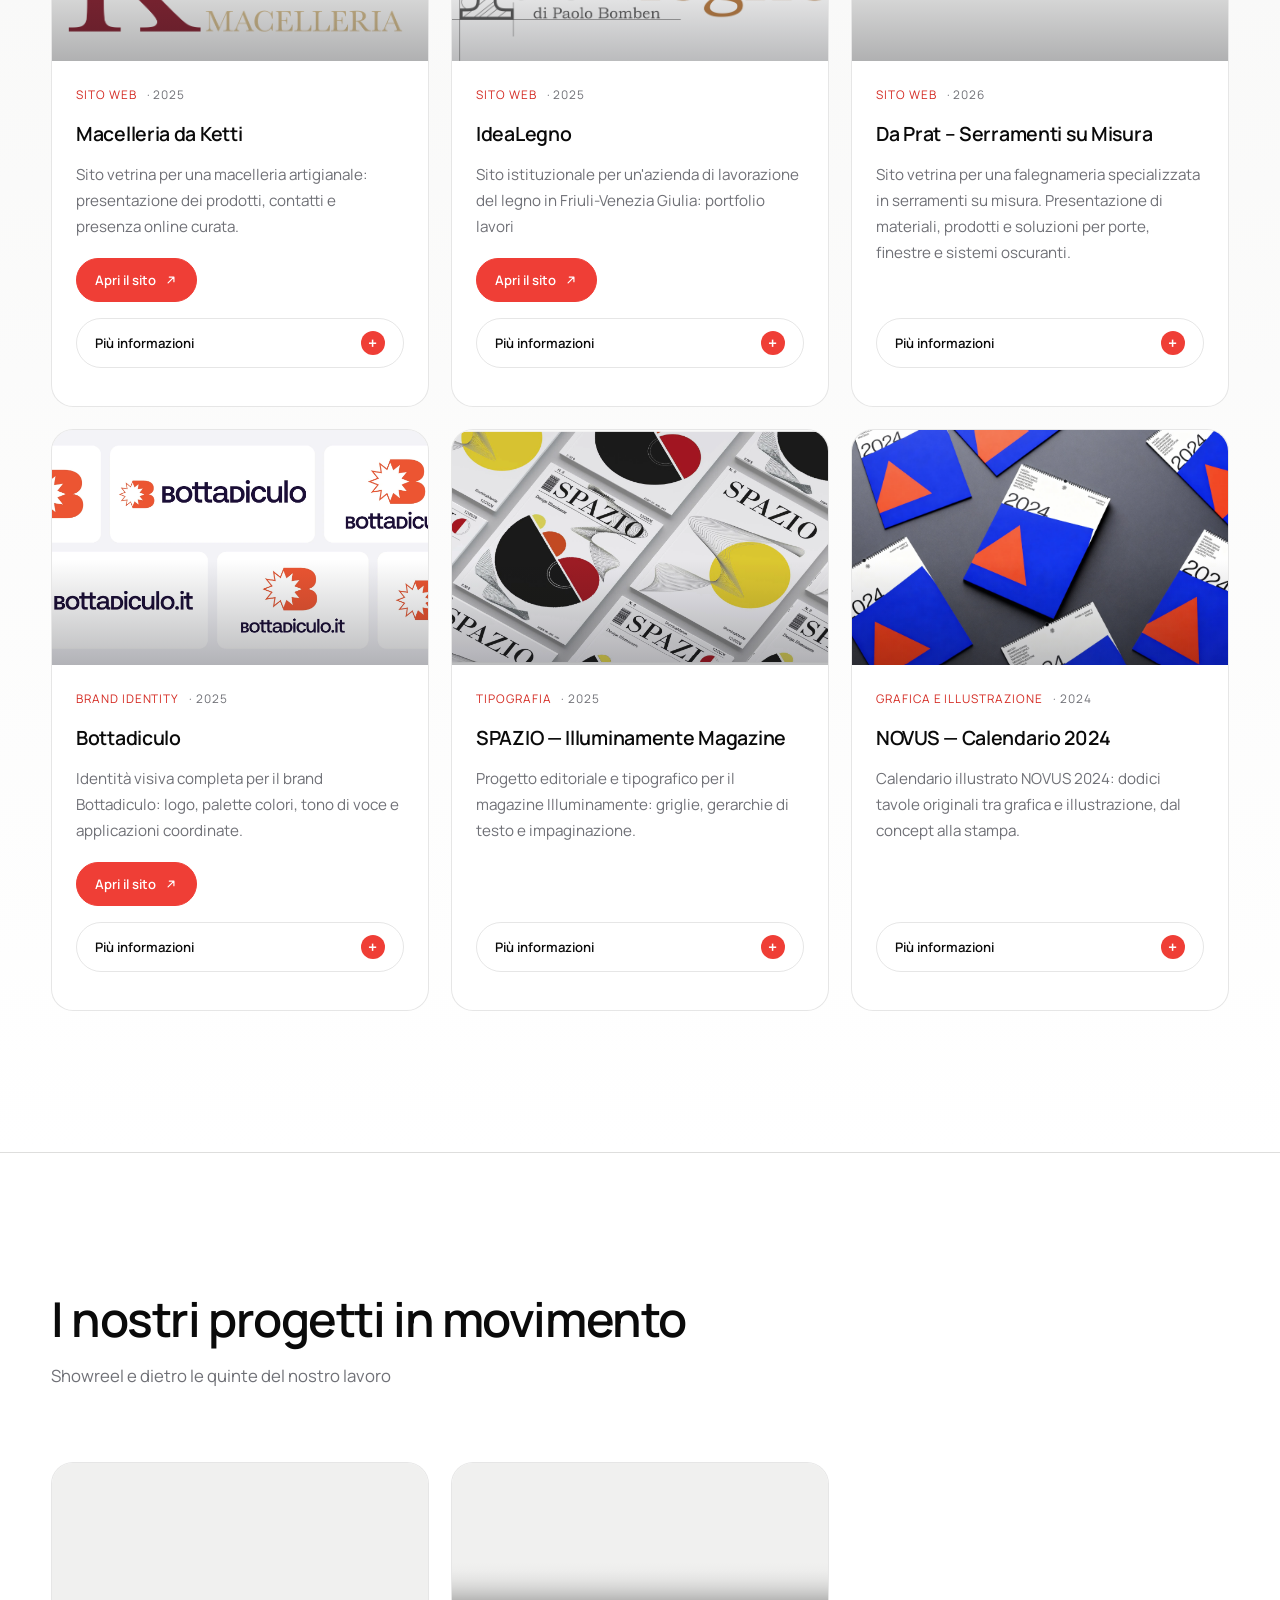
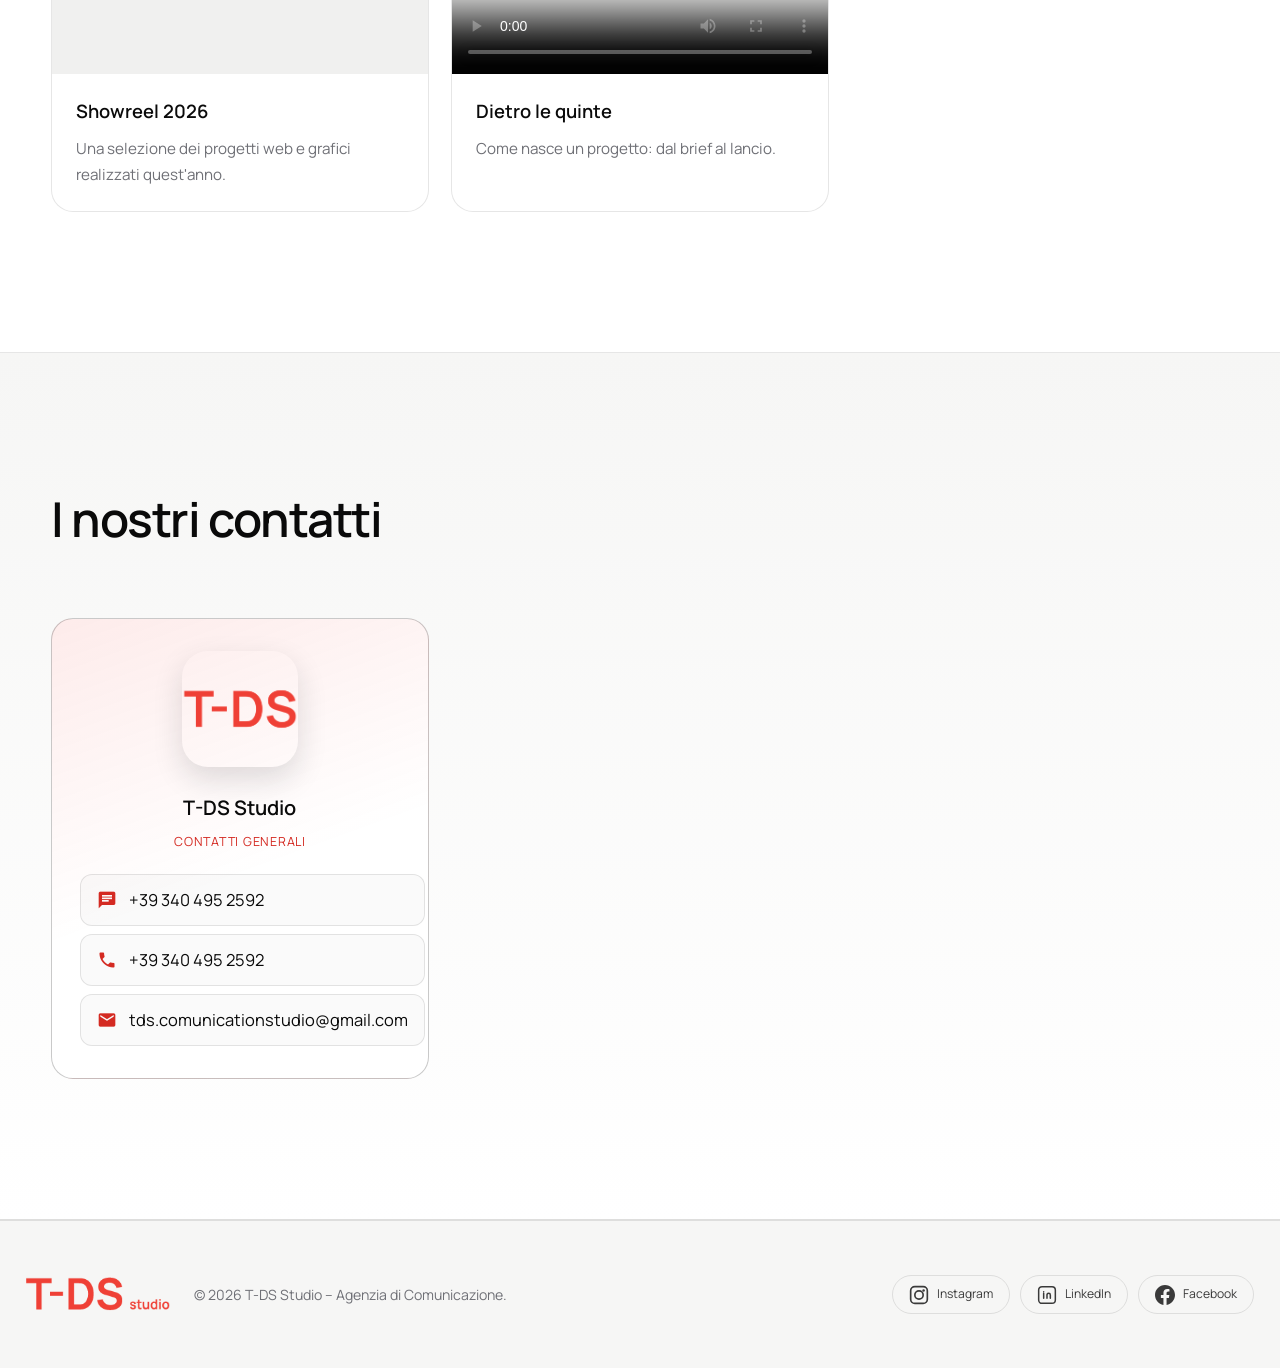
==== commit 7424625a: "Enhance SEO and metadata for index and servizio pages" ====
--- a/index.html
+++ b/index.html
@@ -4,13 +4,54 @@
     <link rel="icon" type="image/png" href="img/Logo.png" />
     <meta charset="UTF-8" />
     <meta name="viewport" content="width=device-width, initial-scale=1.0" />
+    <title>T‑DS Studio – Agenzia di Comunicazione | Siti Web, Brand Identity e App</title>
     <meta
       name="description"
-      content="T-DS Studio di comunicazione per il tuo business. Siti web, brand identity, app e marketing digitale."
-    />
+      content="T-DS Studio: agenzia di comunicazione per il tuo business. Realizziamo siti web, brand identity, app e marketing digitale su misura."
+    />
+    <meta name="keywords" content="agenzia comunicazione, siti web, brand identity, app, marketing digitale, web design" />
     <meta name="robots" content="index, follow" />
+    <meta name="author" content="T‑DS Studio" />
     <meta name="theme-color" content="#ffffff" />
-    <title>T‑DS Studio– Agenzia di Comunicazione</title>
+
+    <!-- Canonical -->
+    <link rel="canonical" href="https://www.tds-studio.it/" />
+
+    <!-- Open Graph / Facebook / LinkedIn -->
+    <meta property="og:type" content="website" />
+    <meta property="og:site_name" content="T‑DS Studio" />
+    <meta property="og:title" content="T‑DS Studio – Agenzia di Comunicazione" />
+    <meta
+      property="og:description"
+      content="Siamo un'agenzia specializzata in siti web, brand identity e soluzioni informatiche. Costruiamo presenze digitali che convertono, comunicano e crescono."
+    />
+    <meta property="og:url" content="https://www.tds-studio.it/" />
+    <meta property="og:image" content="https://www.tds-studio.it/img/og-cover.jpg" />
+    <meta property="og:image:width" content="1200" />
+    <meta property="og:image:height" content="630" />
+    <meta property="og:locale" content="it_IT" />
+
+    <!-- Twitter Card -->
+    <meta name="twitter:card" content="summary_large_image" />
+    <meta name="twitter:title" content="T‑DS Studio – Agenzia di Comunicazione" />
+    <meta
+      name="twitter:description"
+      content="Siti web, brand identity, app e marketing digitale su misura per il tuo business."
+    />
+    <meta name="twitter:image" content="https://www.tds-studio.it/img/og-cover.jpg" />
+
+    <!-- Structured Data: Organization -->
+    <script type="application/ld+json">
+    {
+      "@context": "https://schema.org",
+      "@type": "Organization",
+      "name": "T‑DS Studio",
+      "url": "https://www.tds-studio.it/",
+      "logo": "https://www.tds-studio.it/img/Logo.png",
+      "description": "Agenzia di comunicazione specializzata in siti web, brand identity, app e marketing digitale.",
+      "sameAs": []
+    }
+    </script>
 
     <link rel="preconnect" href="https://fonts.googleapis.com" />
     <link rel="preconnect" href="https://fonts.gstatic.com" crossorigin />
@@ -211,4 +252,4 @@
     <script src="js/form.js?v=5"></script>
     <script src="js/main.js?v=5"></script>
   </body>
-</html>
+</html>
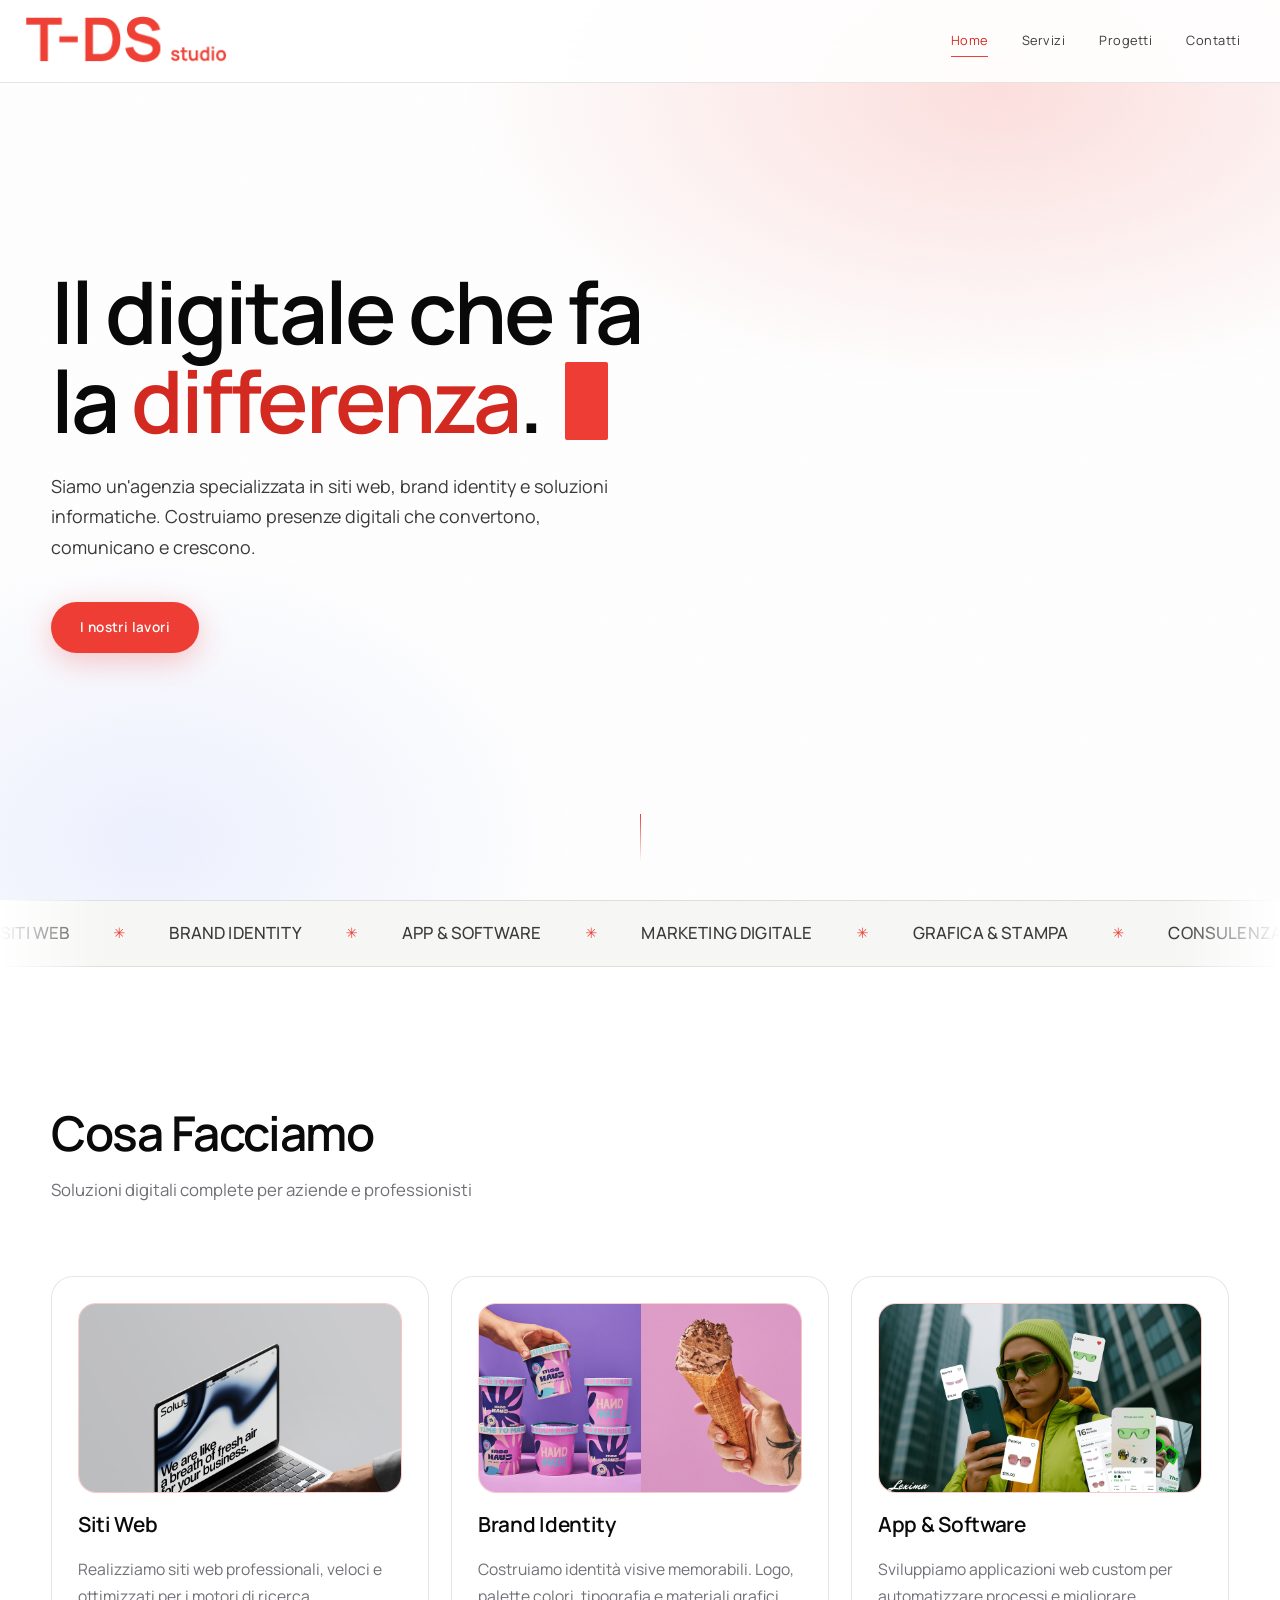
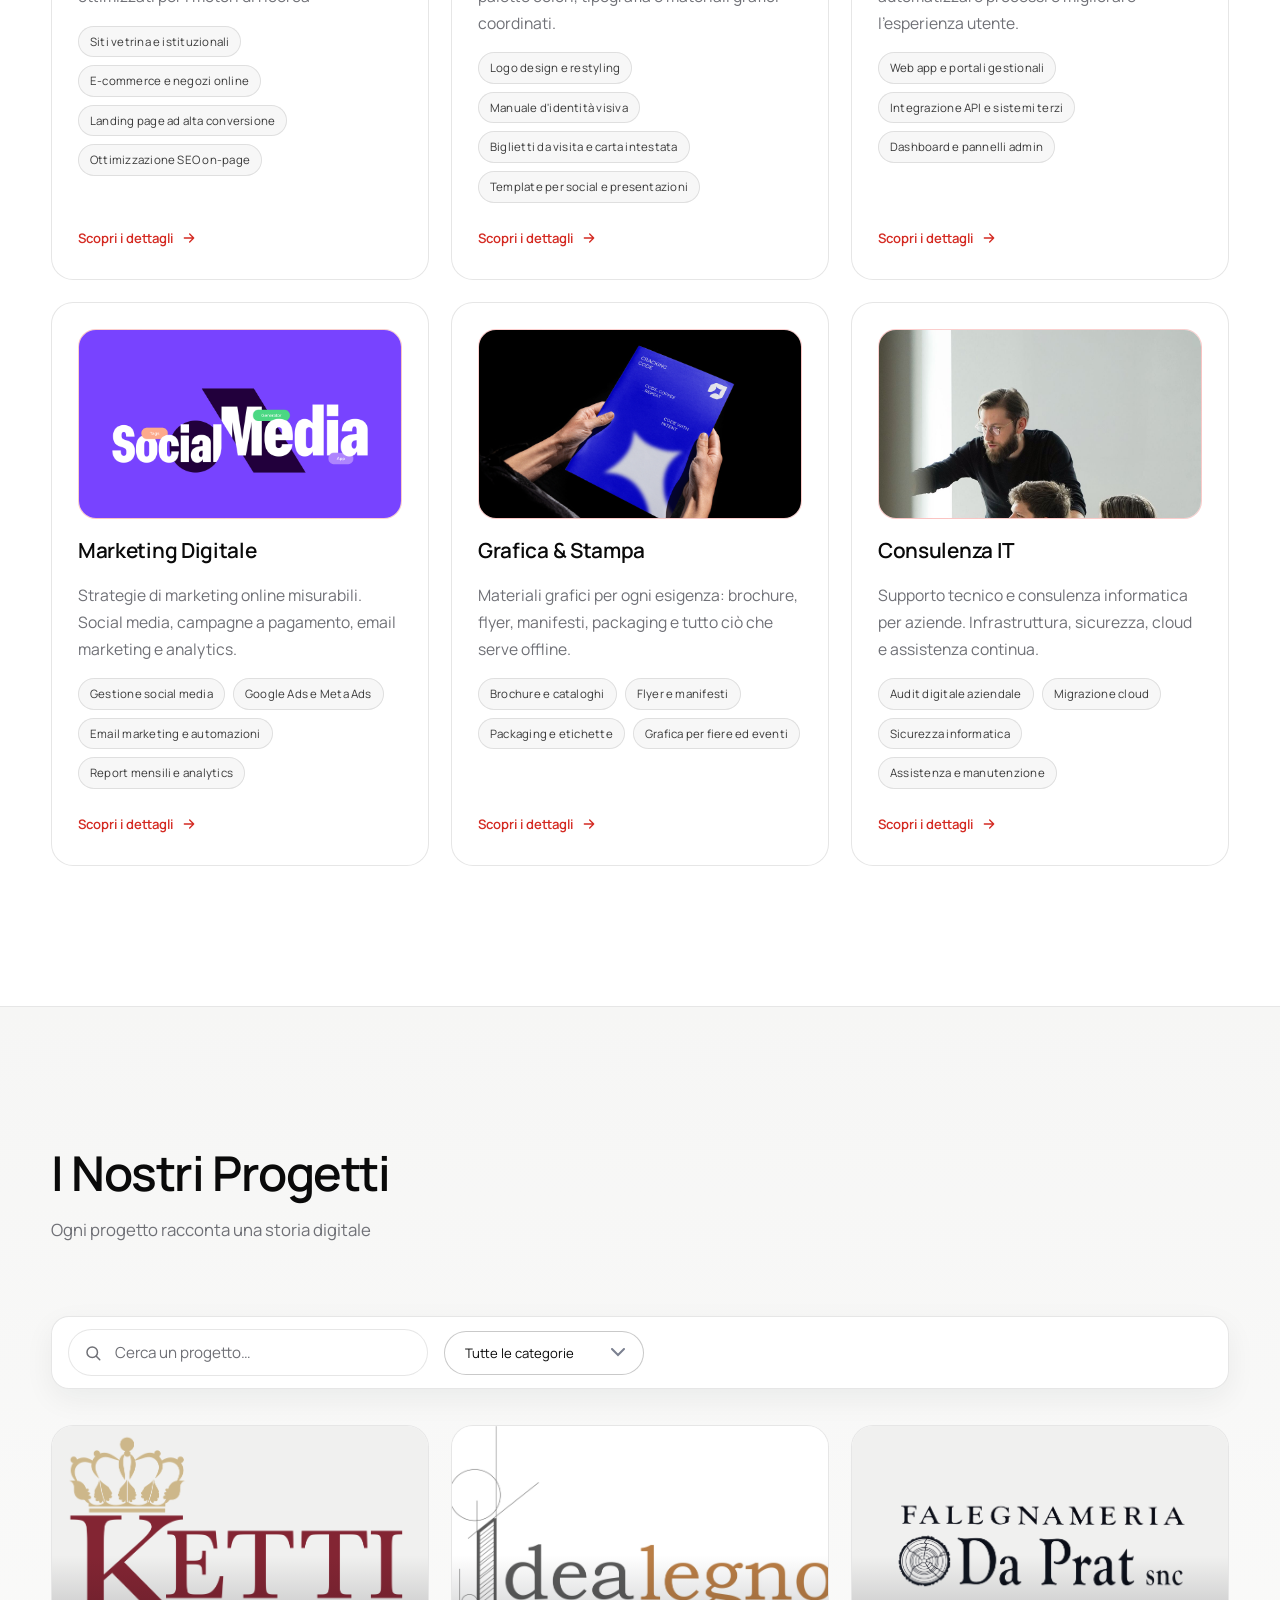
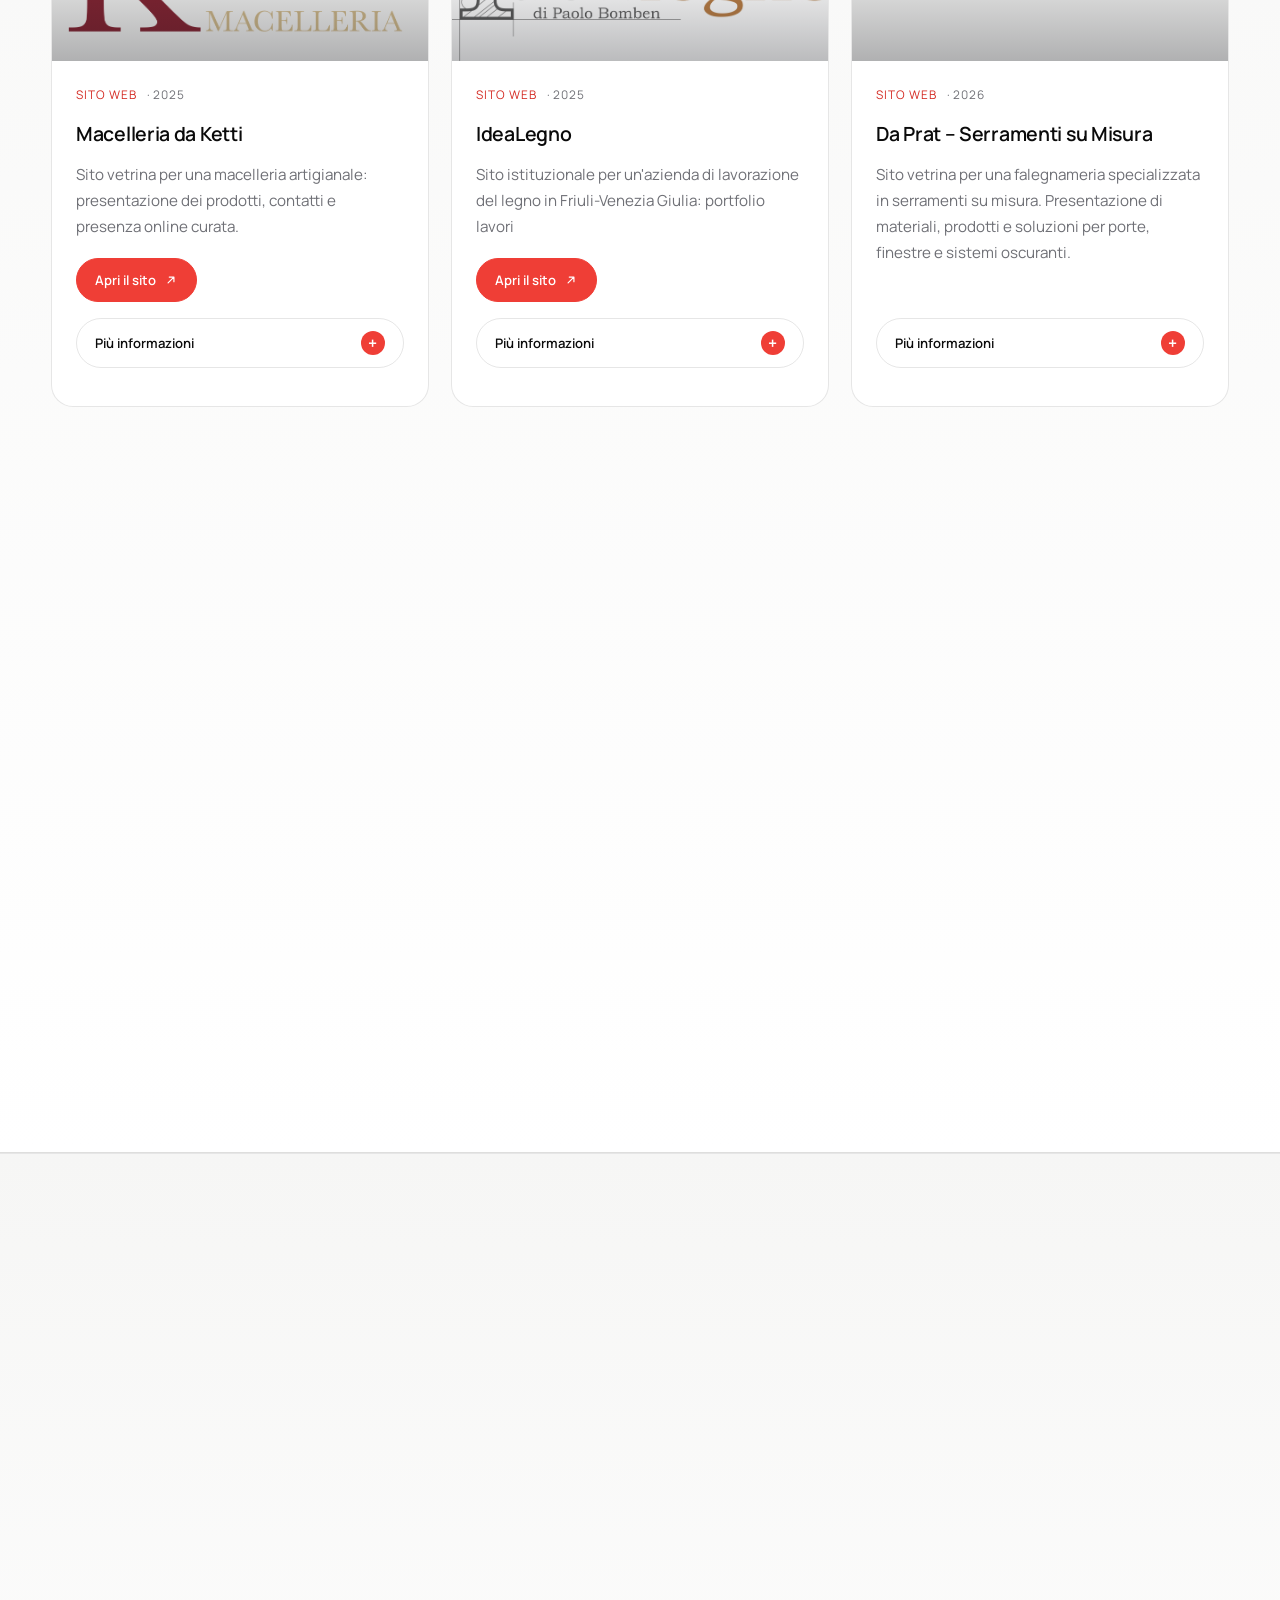
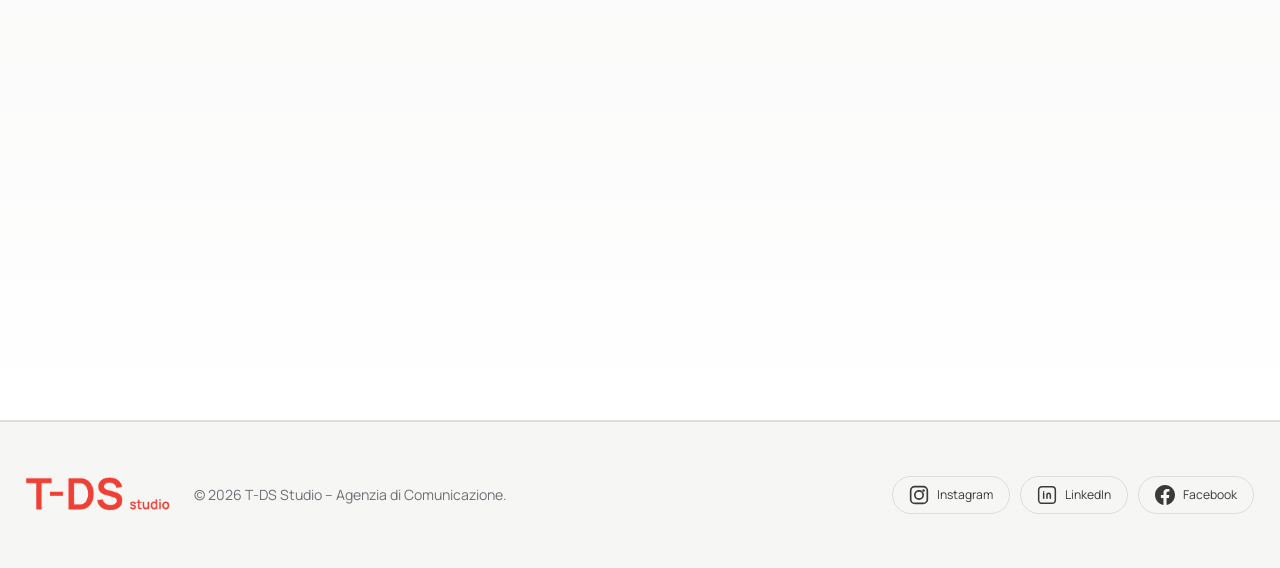
==== commit 3543119c: "Remove "Video" section links from index and servizio pages" ====
--- a/index.html
+++ b/index.html
@@ -77,7 +77,6 @@
           <li><a href="#home">Home</a></li>
           <li><a href="#servizi">Servizi</a></li>
           <li><a href="#progetti">Progetti</a></li>
-          <li><a href="#video">Video</a></li>
           <li><a href="#contatti">Contatti</a></li>
         </ul>
 
@@ -98,7 +97,6 @@
         <li><a href="#home">Home</a></li>
         <li><a href="#servizi">Servizi</a></li>
         <li><a href="#progetti">Progetti</a></li>
-        <li><a href="#video">Video</a></li>
         <li><a href="#team">Team</a></li>
       </ul>
     </div>
@@ -201,16 +199,6 @@
       </div>
     </section>
 
-    <!-- ========== VIDEO ========== -->
-    <section id="video" class="section">
-      <div class="container">
-        <div class="section-header reveal">
-          <h2 id="video-titolo">I nostri progetti in movimento</h2>
-          <p class="section-sub" id="video-sottotitolo"></p>
-        </div>
-        <div class="video-grid" id="video-grid"></div>
-      </div>
-    </section>
 
     <!-- ========== CONTATTI ========== -->
     <section id="contatti" class="section section-alt">
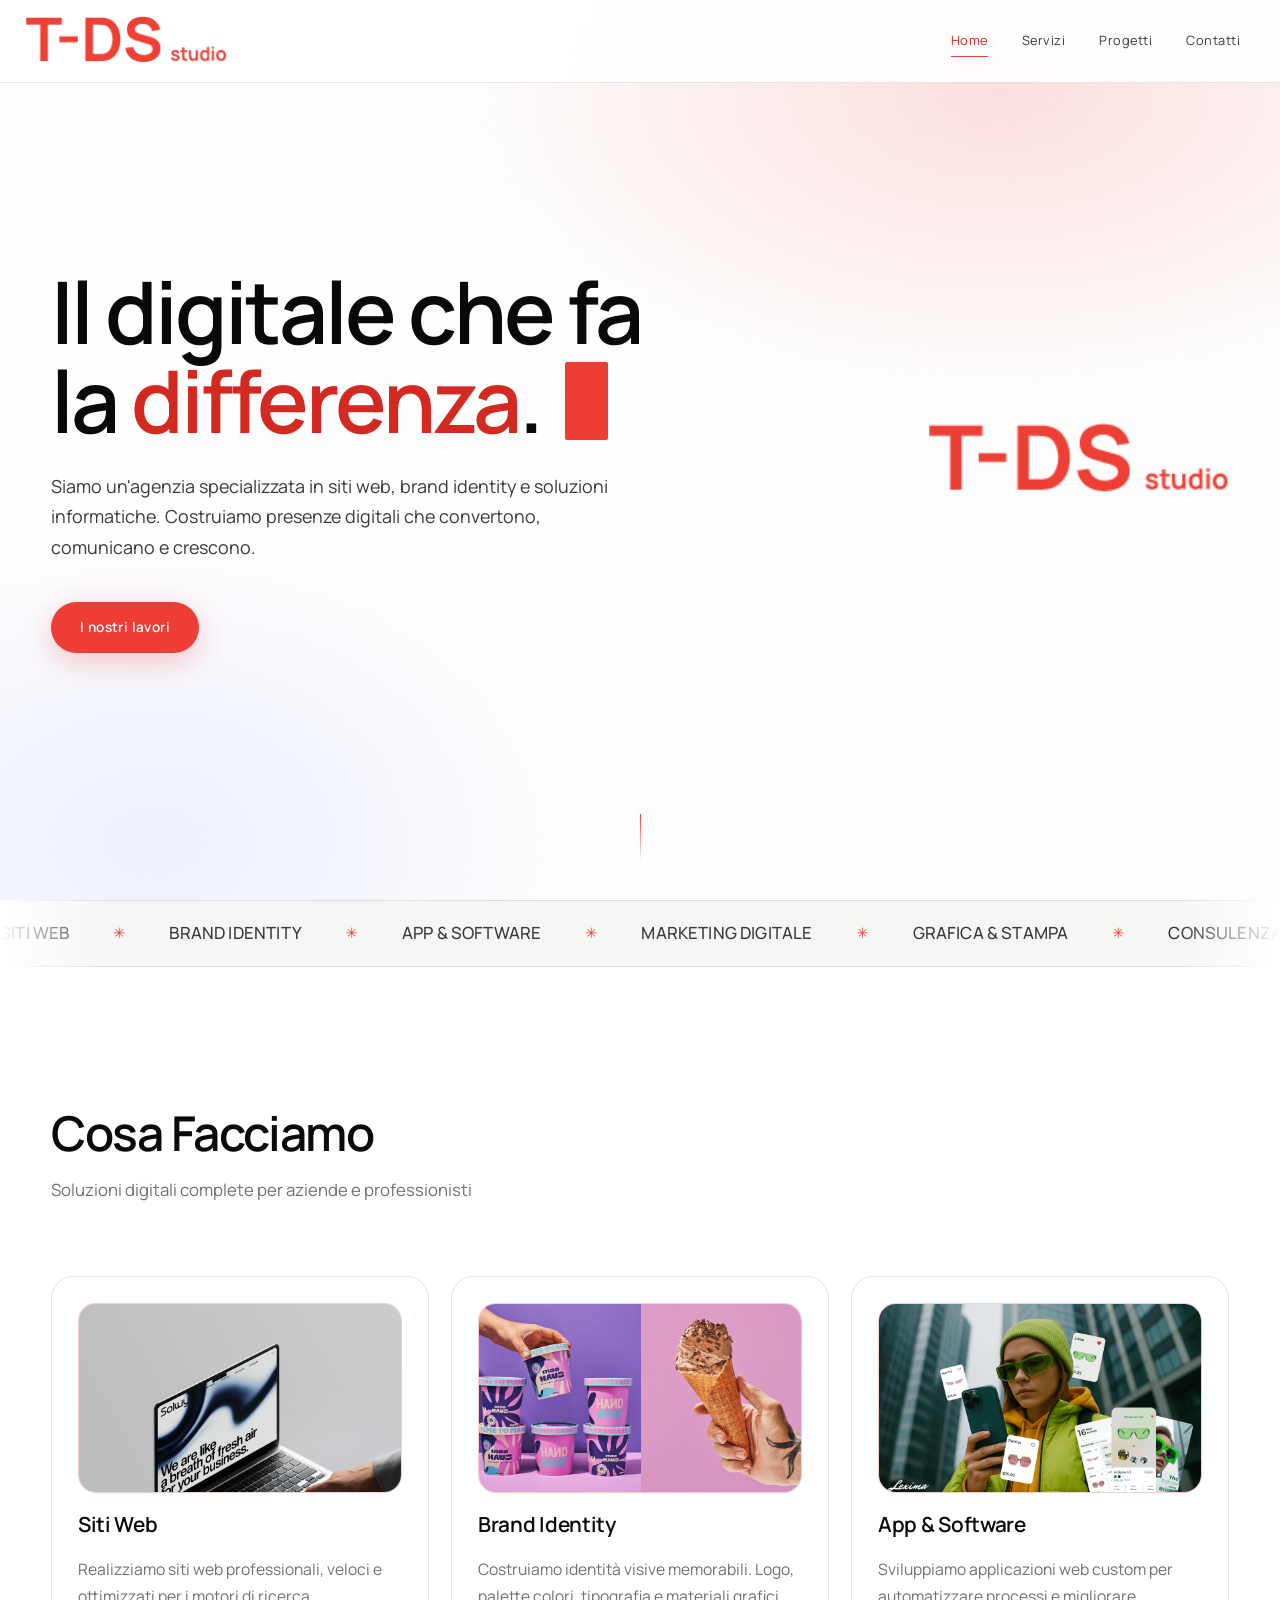
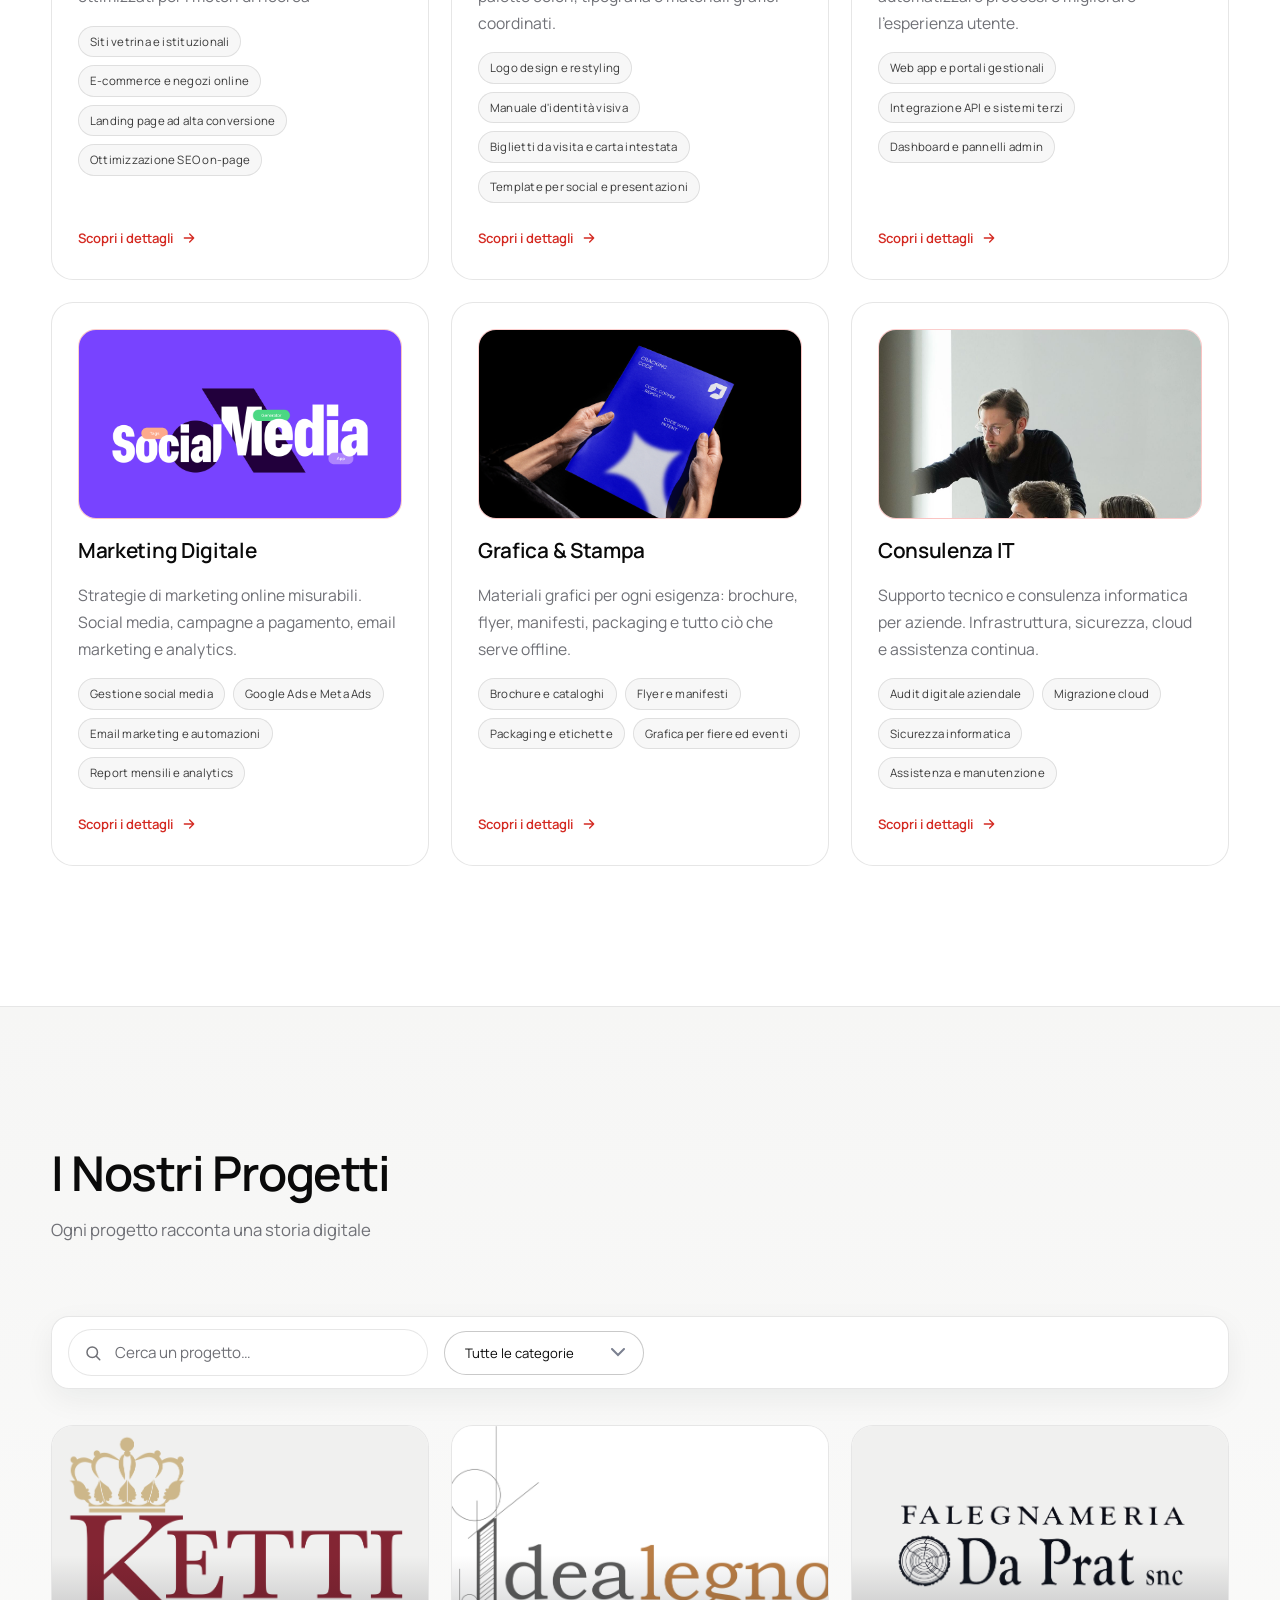
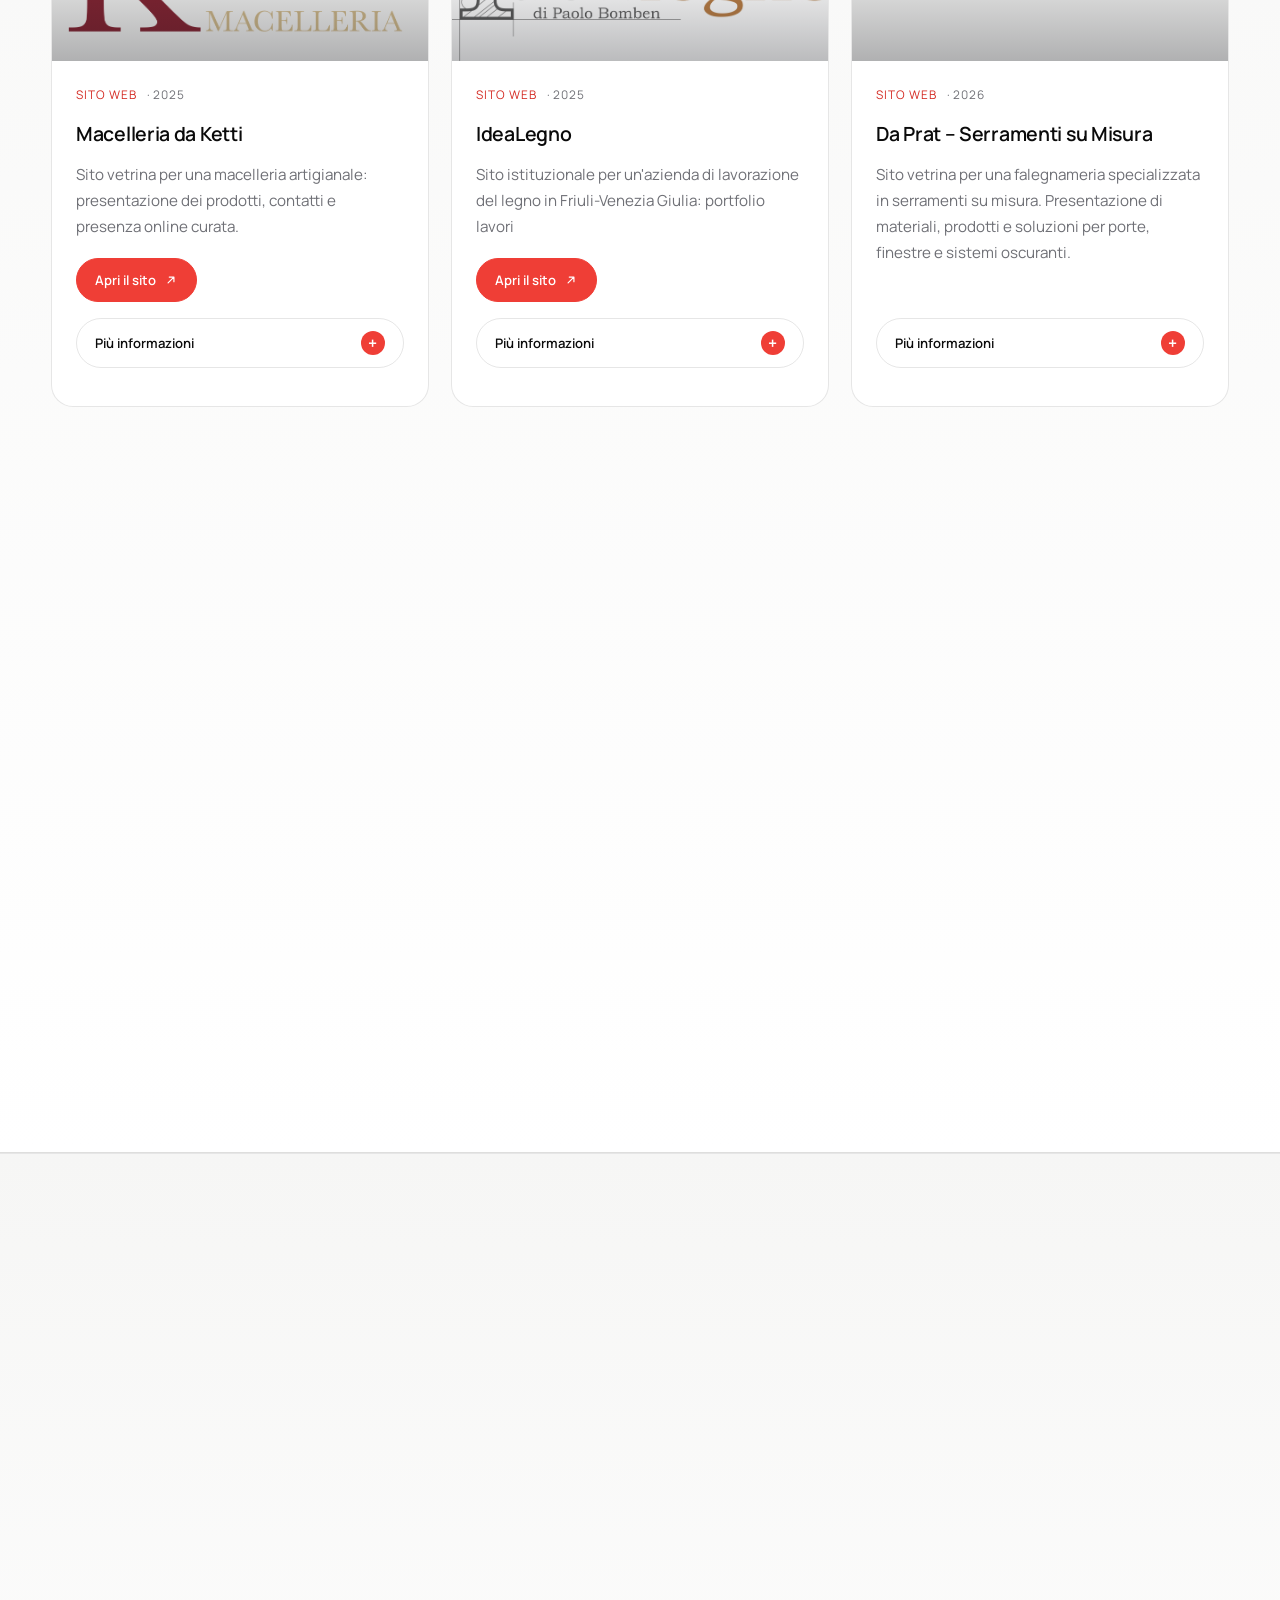
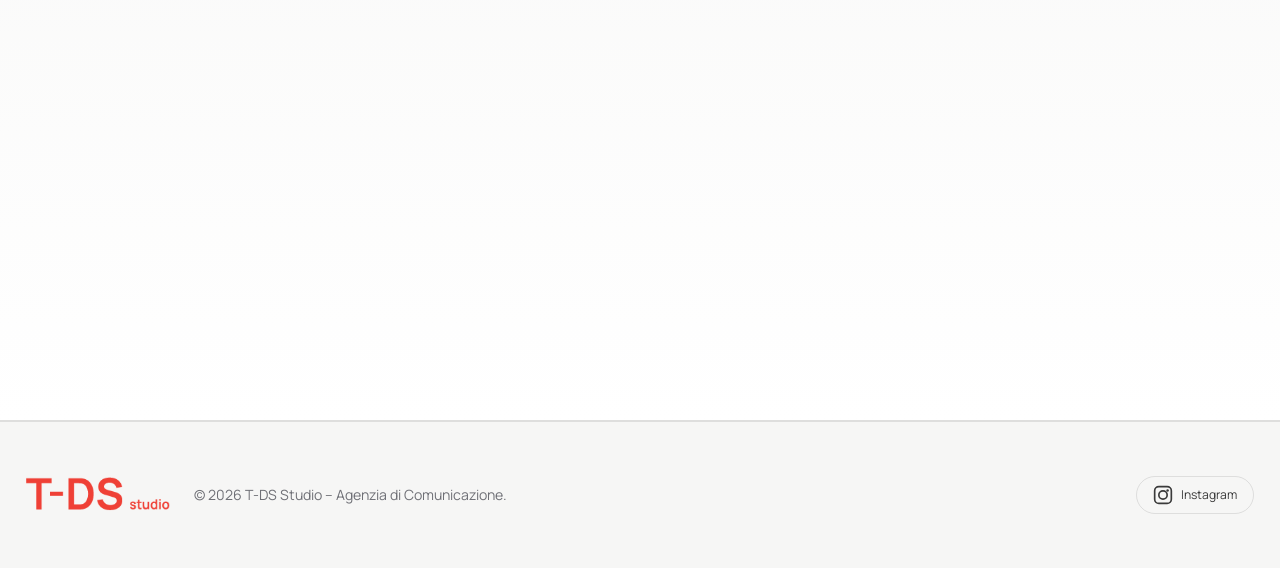
==== commit cf823826: "Fix logo image filename in index.html to match case sensitivity" ====
--- a/index.html
+++ b/index.html
@@ -107,7 +107,7 @@
       <div class="hero-veil" aria-hidden="true"></div>
       <div class="container hero-content">
         <div class="hero-brand" aria-hidden="true">
-          <img src="img/logo.png" alt="" />
+          <img src="img/Logo.png" alt="" />
         </div>
         <div class="hero-text">
           <h1 class="hero-title">
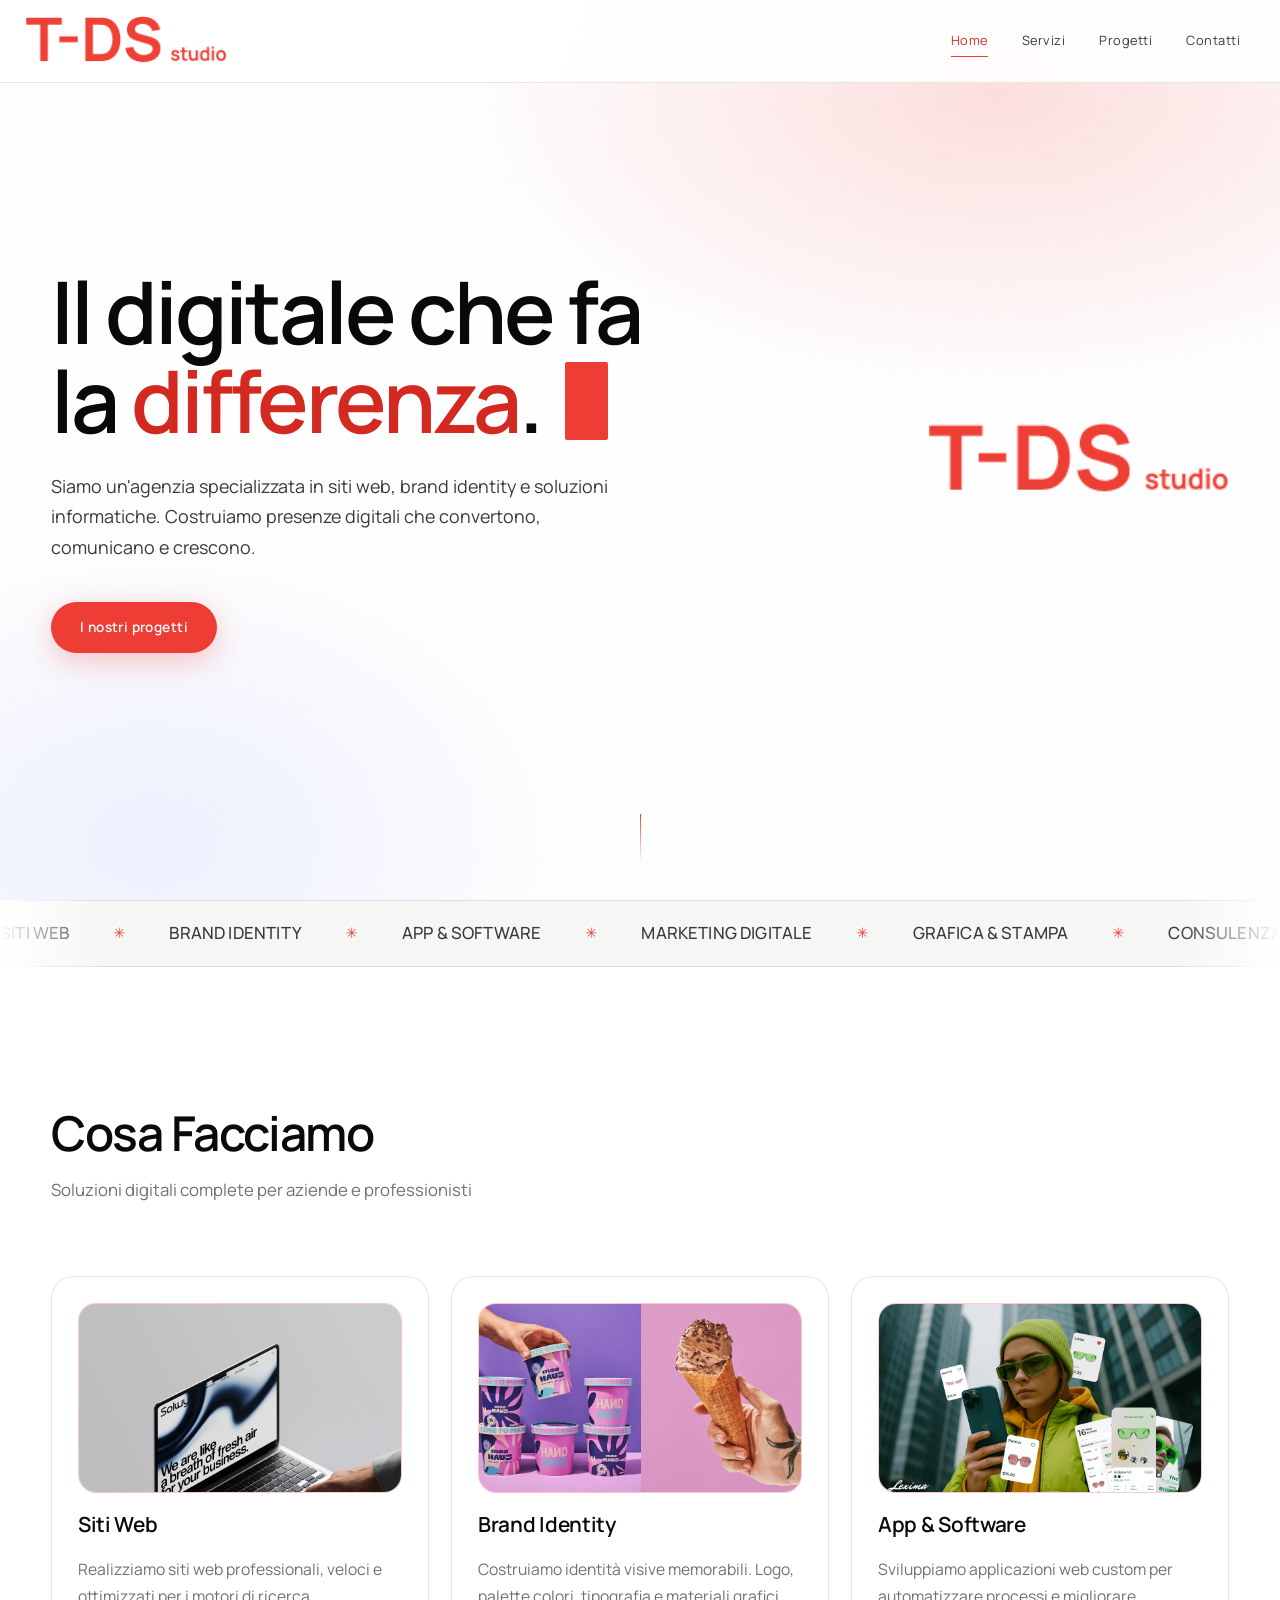
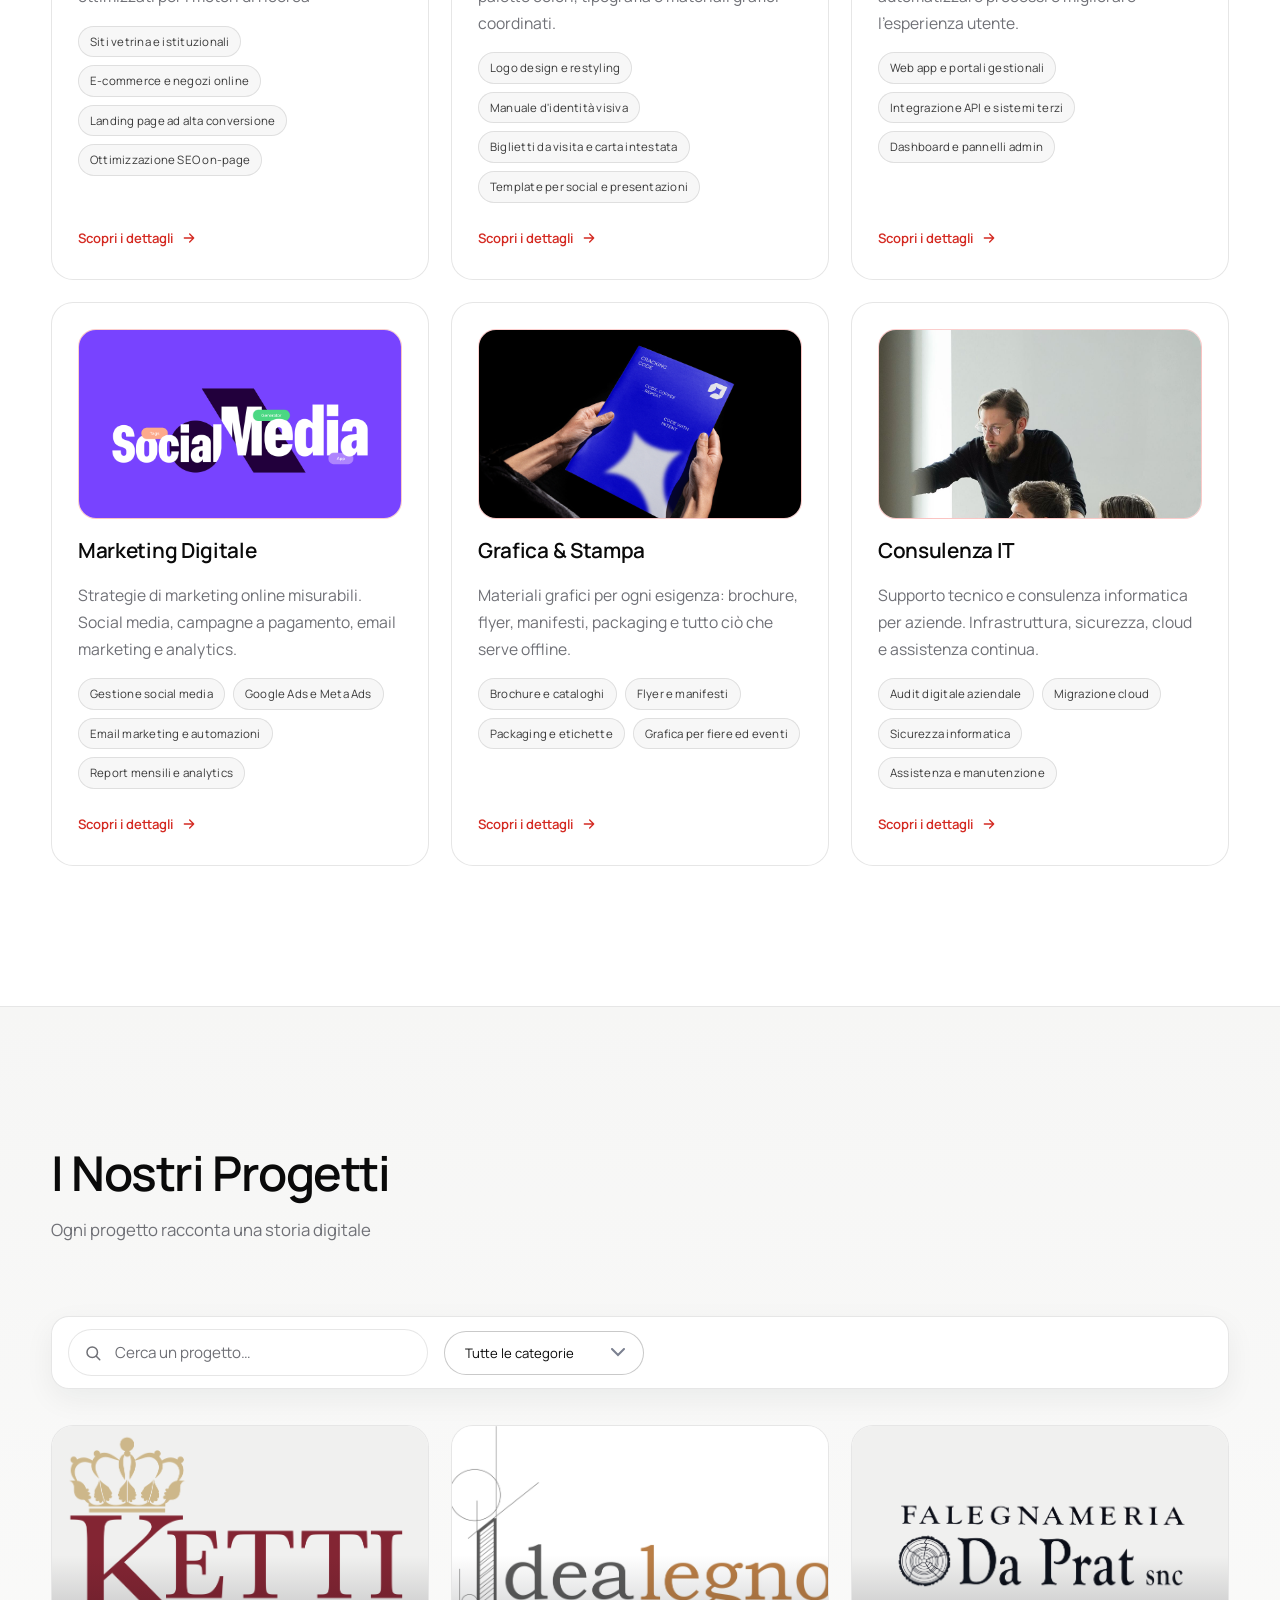
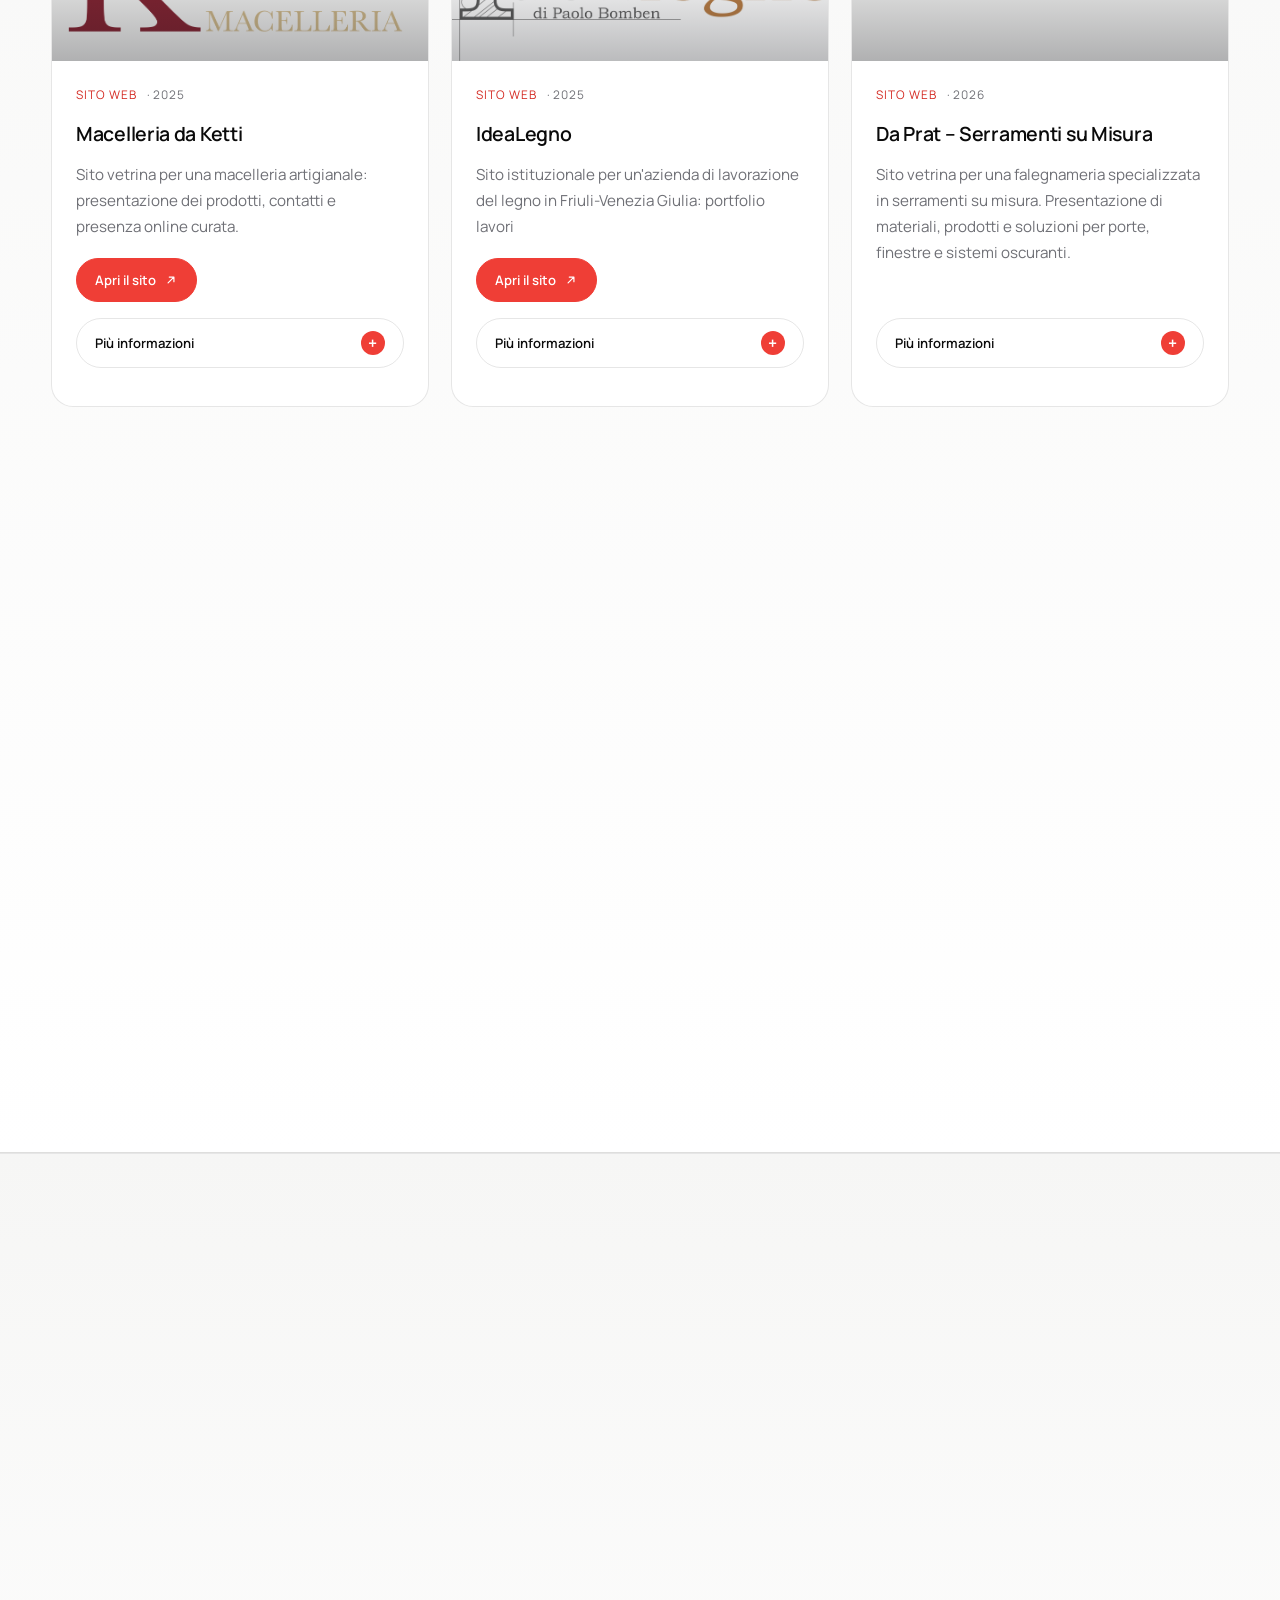
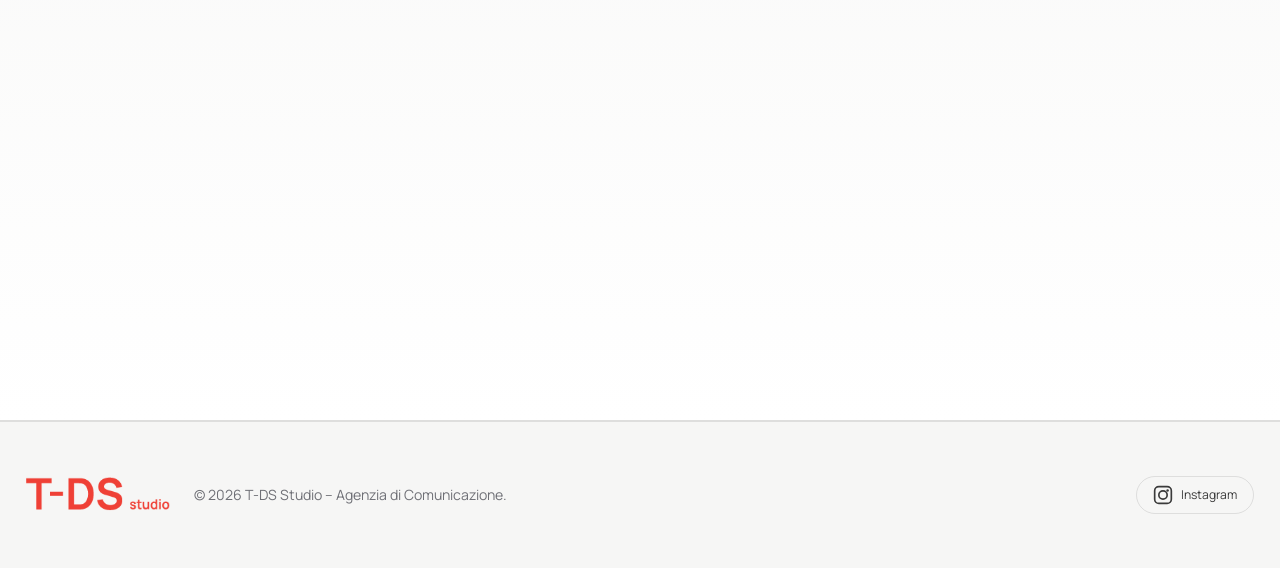
==== commit 27990714: "Update button text from "I nostri lavori" to "I nostri progetti" in index.html" ====
--- a/index.html
+++ b/index.html
@@ -119,7 +119,7 @@
             comunicano e crescono.
           </p>
           <div class="hero-actions">
-            <a href="#progetti" class="btn btn-primary">I nostri lavori</a>
+            <a href="#progetti" class="btn btn-primary">I nostri progetti</a>
           </div>
         </div>
       </div>
